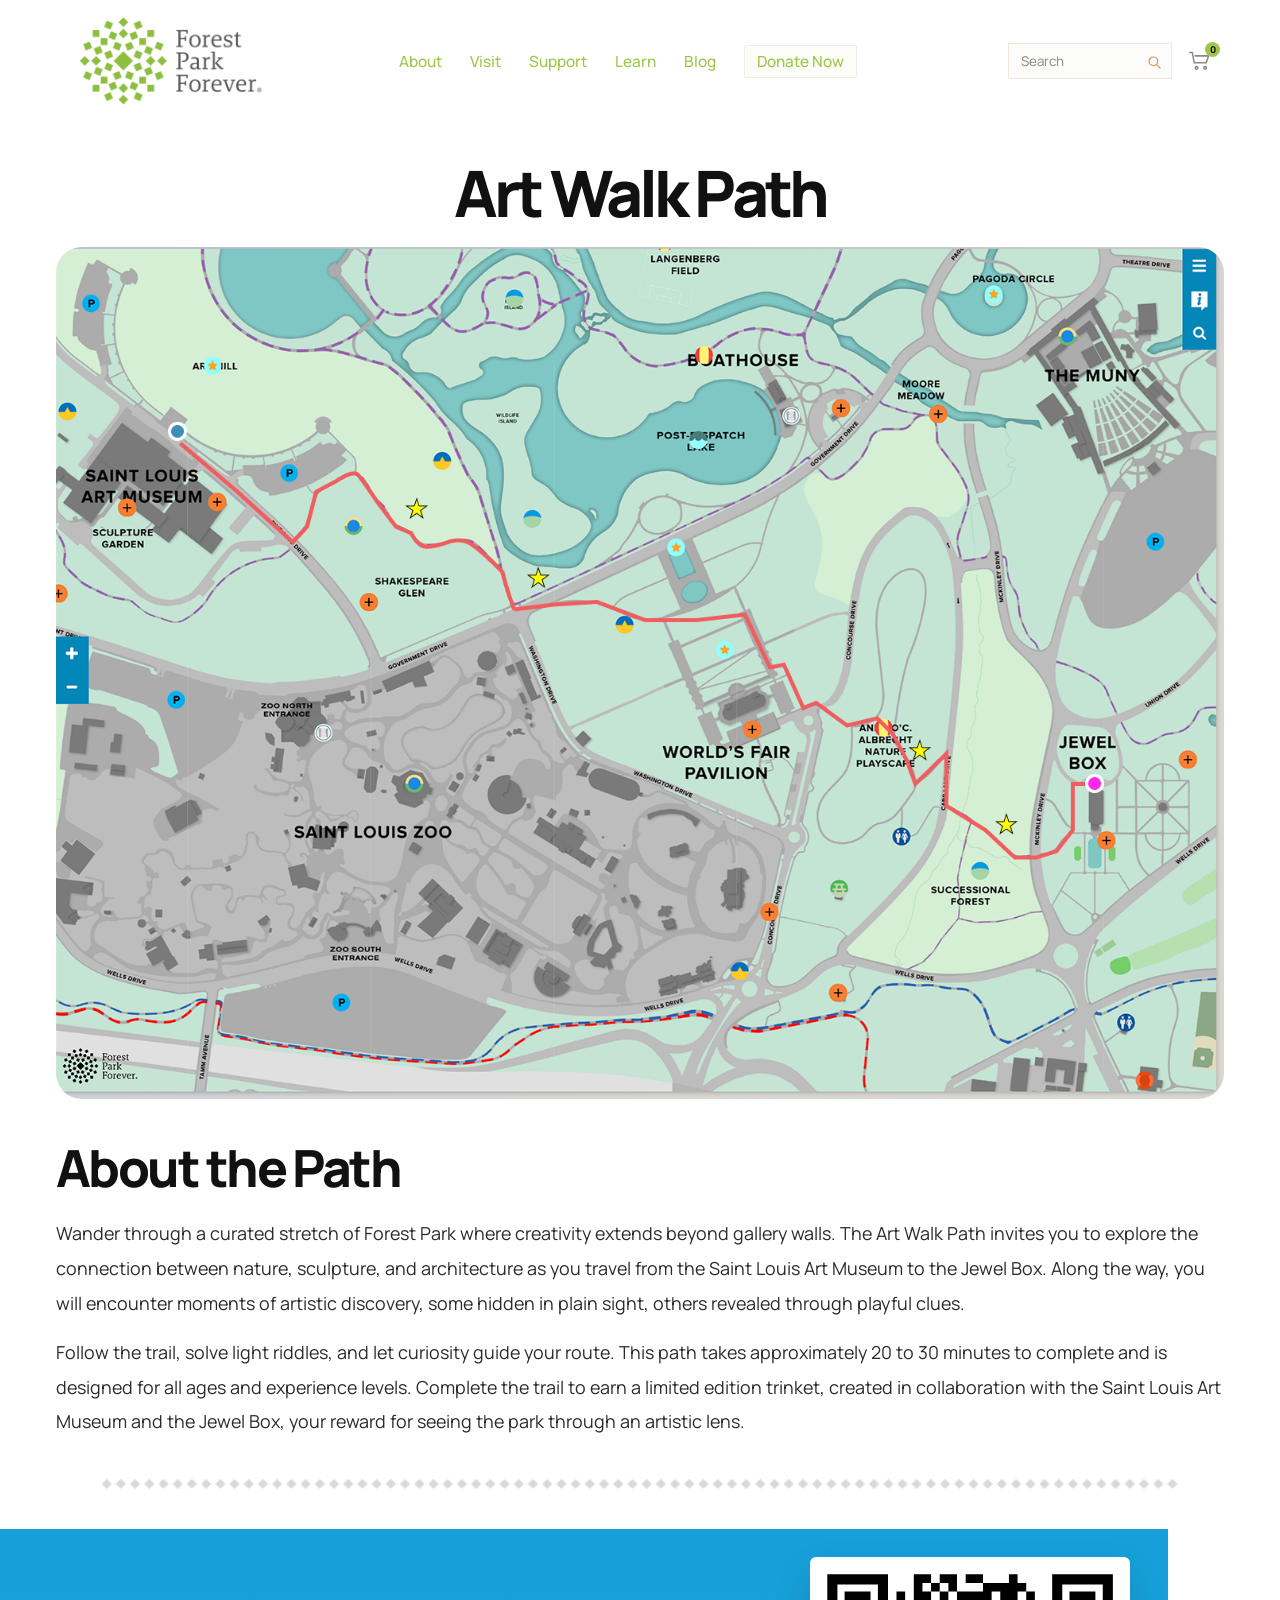
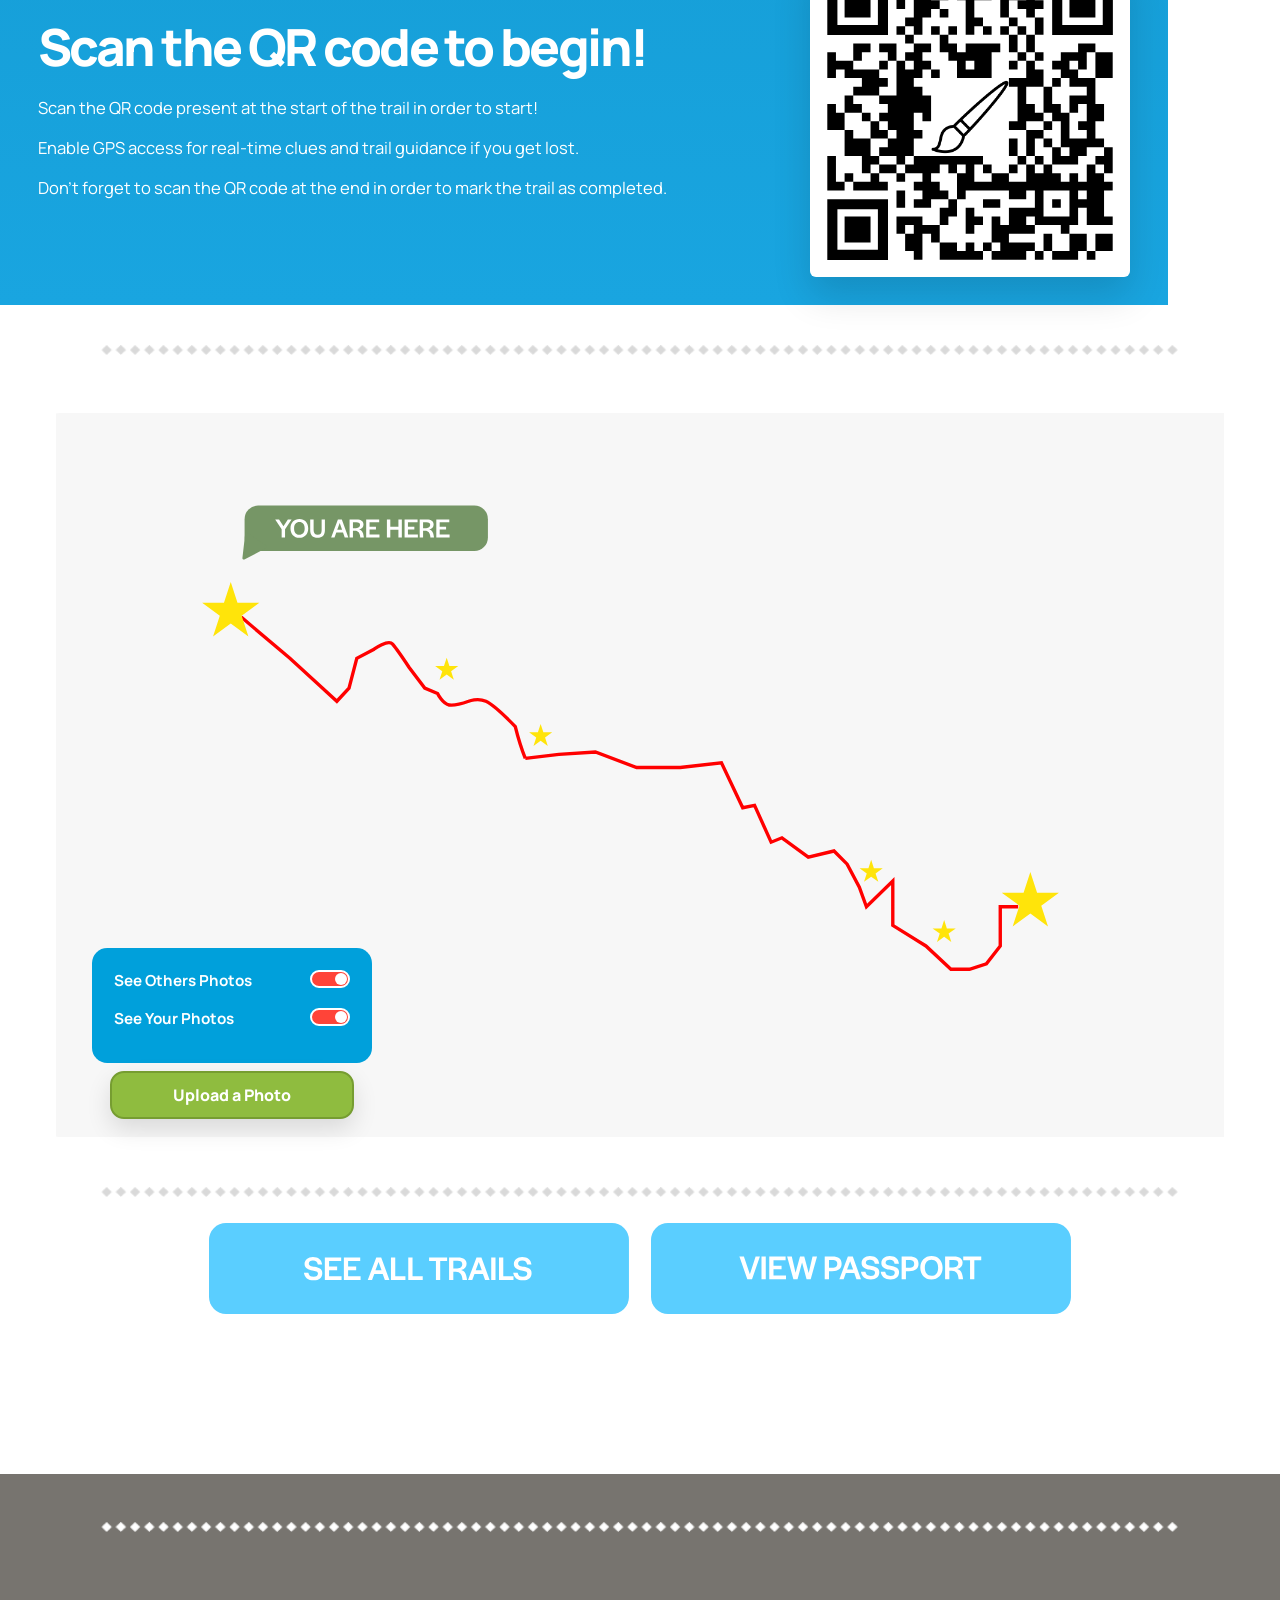
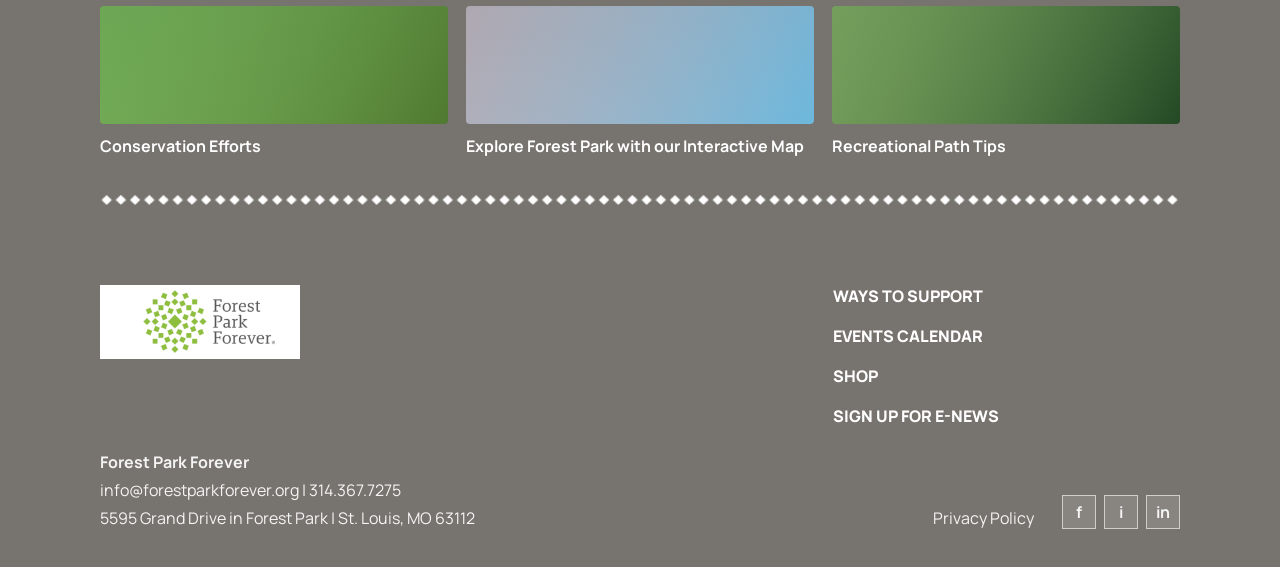
==== ArtWalkPath.html @ 6a8b0aea "Fixed buttons and header styling" ====
<!DOCTYPE html>
<html lang="en">
  <head>
    <meta charset="UTF-8" />
    <meta name="viewport" content="width=device-width, initial-scale=1.0" />
    <title>Art Walk Path</title>
    <link rel="preconnect" href="https://fonts.googleapis.com" />
    <link rel="preconnect" href="https://fonts.gstatic.com" crossorigin />
    <link
      href="https://fonts.googleapis.com/css2?family=Fraunces:wght@600;700&amp;family=Manrope:wght@400;500;700;800&amp;display=swap"
      rel="stylesheet"
    />
    <link rel="stylesheet" href="./styles.css" />
    <script src="./script.js" defer></script>
  </head>
  <body class="trail-page" id="top">
    <header class="site-header">
      <a class="brand" href="./index.html" aria-label="Forest Park Forever home">
        <img
          class="brand-logo"
          src="./assets/fpf-logo-cropped.png"
          alt="Forest Park Forever"
        />
      </a>

      <nav class="main-nav" aria-label="Primary">
        <a href="https://www.forestparkforever.org/about">About</a>
        <a href="https://www.forestparkforever.org/visit">Visit</a>
        <a href="https://www.forestparkforever.org/support">Support</a>
        <a href="https://www.forestparkforever.org/learn">Learn</a>
        <a href="https://www.forestparkforever.org/blog">Blog</a>
        <a class="donate-link" href="https://www.forestparkforever.org/donate">Donate Now</a>
      </nav>

      <div class="header-tools">
        <label class="search-box">
          <span class="visually-hidden">Search</span>
          <input type="search" placeholder="Search" />
          <span class="search-icon" aria-hidden="true">
            <svg viewBox="0 0 24 24" role="presentation">
              <circle cx="11" cy="11" r="6.5"></circle>
              <path d="M16 16L21 21"></path>
            </svg>
          </span>
        </label>
        <button class="cart-button" type="button" aria-label="Cart">
          <svg viewBox="0 0 28 24" role="presentation">
            <path d="M2 2H5L7.2 14H21.2L24 6H8.4"></path>
            <circle cx="10" cy="20" r="1.5"></circle>
            <circle cx="20" cy="20" r="1.5"></circle>
          </svg>
          <span class="cart-count">0</span>
        </button>
      </div>
    </header>

    <main class="trail-main">
      <section class="trail-shell">
        <h1 class="trail-title">Art Walk Path</h1>

        <div class="trail-map-frame" aria-label="Art Walk Path map"></div>

        <section class="trail-about">
          <h2>About the Path</h2>
          <p>
            Wander through a curated stretch of Forest Park where creativity extends
            beyond gallery walls. The Art Walk Path invites you to explore the connection
            between nature, sculpture, and architecture as you travel from the Saint Louis
            Art Museum to the Jewel Box. Along the way, you will encounter moments of
            artistic discovery, some hidden in plain sight, others revealed through playful
            clues.
          </p>
          <p>
            Follow the trail, solve light riddles, and let curiosity guide your route. This
            path takes approximately 20 to 30 minutes to complete and is designed for all
            ages and experience levels. Complete the trail to earn a limited edition
            trinket, created in collaboration with the Saint Louis Art Museum and the
            Jewel Box, your reward for seeing the park through an artistic lens.
          </p>
        </section>

        <div class="mockup-divider trail-divider" aria-hidden="true"></div>

        <section class="trail-qr-section trail-breakout">
          <div class="trail-qr-inner">
            <div class="trail-qr-copy">
              <h2>Scan the QR code to begin!</h2>
              <p>Scan the QR code present at the start of the trail in order to start!</p>
              <p>Enable GPS access for real-time clues and trail guidance if you get lost.</p>
              <p>
                Don’t forget to scan the QR code at the end in order to mark the trail as
                completed.
              </p>
            </div>
            <a class="trail-qr-link" href="./start-trail.html" data-trail-qr-link><img class="trail-qr-card" src="./assets/art-walk-qr.svg" alt="Art Walk trail QR code" /></a>
          </div>
        </section>

        <div class="mockup-divider trail-divider" aria-hidden="true"></div>

        <section class="trail-progress" data-trail-progress>
          <img
            class="trail-progress-image"
            src="./assets/trail-tracker.svg"
            alt="Trail tracker route"
          />
          <div class="trail-progress-status" aria-live="polite">~20 mins left</div>
          <div class="trail-progress-cover" aria-hidden="true"></div>
          <button
            class="trail-start-trigger"
            type="button"
            aria-label="Start the trail"
            data-start-trail
          ></button>
          <button
            class="trail-finish-trigger"
            type="button"
            aria-label="Finish the trail"
            data-finish-trail
          ></button>
          <div class="trail-photo-layer" data-photo-layer></div>
          <div class="trail-toggle-menu" aria-label="Trail photo controls">
            <img
              class="trail-toggle-menu-art"
              src="./assets/toggle-menu.svg"
              alt=""
              aria-hidden="true"
            />
            <div class="trail-toggle-menu-copy">
              <label class="trail-toggle-row">
                <span>See Others Photos</span>
                <input type="checkbox" data-filter-others />
              </label>
              <label class="trail-toggle-row">
                <span>See Your Photos</span>
                <input type="checkbox" data-filter-yours />
              </label>
            </div>
            <button class="trail-upload-button" type="button" data-photo-upload>
              Upload a Photo
            </button>
          </div>
          <button class="trail-placement-confirm" type="button" hidden data-photo-confirm>
            Confirm Placement
          </button>
        </section>

        <div class="mockup-divider trail-divider trail-divider-bottom" aria-hidden="true"></div>

        <section class="trail-buttons">
          <a class="trail-action-button" href="./index.html#hunts" aria-label="See all trails">
            <img src="./assets/buttons/see-all-trails-button.svg" alt="See all trails" />
          </a>
          <a class="trail-action-button" href="./Passport.html" aria-label="View passport">
            <img src="./assets/buttons/view-passport-button.svg" alt="View passport" />
          </a>
        </section>
      </section>
    </main>

    <dialog class="upload-dialog" data-upload-dialog>
      <form class="upload-form" method="dialog" data-upload-form>
        <h2>Upload a Trail Photo</h2>
        <p>Add one image, your name, the date, and an optional short description.</p>
        <label class="passport-field">
          <span>Photo</span>
          <input type="file" name="photo" accept="image/*" required />
        </label>
        <label class="passport-field">
          <span>Name</span>
          <input type="text" name="name" required />
        </label>
        <label class="passport-field">
          <span>Date</span>
          <input type="date" name="date" required />
        </label>
        <label class="passport-field">
          <span>Description (Optional)</span>
          <textarea name="description" rows="3"></textarea>
        </label>
        <div class="passport-actions">
          <button class="passport-button ghost-button" type="button" data-upload-cancel>
            Cancel
          </button>
          <button class="passport-button" type="submit">Add Photo</button>
        </div>
      </form>
    </dialog>

    <dialog class="photo-detail-dialog" data-photo-detail-dialog>
      <div class="photo-detail-card">
        <img class="photo-detail-image" src="" alt="" data-photo-detail-image />
        <div class="photo-detail-copy">
          <h2 data-photo-detail-name></h2>
          <p class="photo-detail-uploader" data-photo-detail-uploader></p>
          <p class="photo-detail-date" data-photo-detail-date></p>
          <p class="photo-detail-description" data-photo-detail-description></p>
          <div class="passport-actions">
            <button class="passport-button ghost-button" type="button" data-photo-detail-close>
              Close
            </button>
          </div>
        </div>
      </div>
    </dialog>

    <dialog class="start-trail-dialog" data-start-trail-dialog>
      <form class="start-trail-card" method="dialog">
        <h2>Start the trail?</h2>
        <div class="passport-actions start-trail-actions">
          <button class="passport-button ghost-button" type="button" data-start-trail-no>
            No
          </button>
          <button class="passport-button" type="button" data-start-trail-yes>Yes</button>
        </div>
      </form>
    </dialog>

    <dialog class="passport-dialog" data-passport-gate-dialog>
      <form class="passport-form" method="dialog" data-passport-gate-form>
        <h2>Log in to view your passport</h2>
        <p>Use the same email and password you want tied to your trail progress.</p>
        <label class="passport-field">
          <span>Email</span>
          <input type="email" name="email" required />
        </label>
        <label class="passport-field">
          <span>Password</span>
          <input type="password" name="password" required />
        </label>
        <div class="passport-actions">
          <button class="passport-button ghost-button" type="button" data-passport-gate-cancel>
            Cancel
          </button>
          <button class="passport-button" type="submit">Continue</button>
        </div>
      </form>
    </dialog>

    <dialog class="finish-trail-dialog" data-finish-trail-dialog>
      <div class="start-trail-card finish-trail-card">
        <h2>Did you finish the trail?</h2>
        <div class="passport-actions start-trail-actions" data-finish-trail-actions>
          <button class="passport-button ghost-button" type="button" data-finish-trail-no>
            No
          </button>
          <button class="passport-button" type="button" data-finish-trail-yes>Yes</button>
        </div>
      </div>
    </dialog>

    <dialog class="finish-trail-dialog" data-finish-trail-reward-dialog>
      <div class="start-trail-card finish-trail-card">
        <h2>You just won a stamp!</h2>
        <p class="finish-trail-save-note" data-finish-trail-save-note hidden>
          Log in to save this stamp to your passport.
        </p>
        <img
          class="finish-trail-stamp"
          src="./assets/passport-stamp-2.svg"
          alt="Passport stamp"
          data-finish-trail-stamp
        />
        <div class="passport-actions start-trail-actions">
          <button class="passport-button ghost-button" type="button" data-finish-trail-close>
            Close
          </button>
          <button class="passport-button" type="button" data-finish-trail-save-login hidden>
            Log In to Save
          </button>
          <a
            class="passport-button finish-trail-passport-link"
            href="./Passport.html"
            data-finish-trail-passport-link
          >
            View Passport
          </a>
        </div>
      </div>
    </dialog>

    <footer class="site-footer" id="footer">
      <div class="mockup-divider footer-divider" aria-hidden="true"></div>
      <section class="footer-highlights" id="blog">
        <article class="footer-story">
          <div class="story-image story-one"></div>
          <h3>Conservation Efforts</h3>
        </article>
        <article class="footer-story">
          <div class="story-image story-two"></div>
          <h3>Explore Forest Park with our Interactive Map</h3>
        </article>
        <article class="footer-story">
          <div class="story-image story-three"></div>
          <h3>Recreational Path Tips</h3>
        </article>
      </section>
      <div class="mockup-divider footer-divider" aria-hidden="true"></div>

      <section class="footer-main">
        <div class="footer-brand">
          <img
            class="footer-brand-logo"
            src="./assets/fpf-logo-cropped.png"
            alt="Forest Park Forever"
          />
        </div>

        <div class="footer-links">
          <a href="./index.html#support">Ways to Support</a>
          <a href="./index.html#visit">Events Calendar</a>
          <a href="./index.html#hunts">Shop</a>
          <a href="./index.html#about">Sign Up for E-News</a>
        </div>
      </section>

      <section class="footer-bottom">
        <div>
          <strong>Forest Park Forever</strong>
          <p>info@forestparkforever.org | 314.367.7275</p>
          <p>5595 Grand Drive in Forest Park | St. Louis, MO 63112</p>
        </div>
        <a href="#top">Privacy Policy</a>
        <div class="socials" aria-label="Social links">
          <a href="#top" aria-label="Facebook">f</a>
          <a href="#top" aria-label="Instagram">i</a>
          <a href="#top" aria-label="LinkedIn">in</a>
        </div>
      </section>
    </footer>
  </body>
</html>
---- styles.css ----
:root {
  --page-bg: #f7f4ec;
  --paper: #fffdf8;
  --text: #111111;
  --muted: #4d4a45;
  --button-primary: #00a0db;
  --button-primary-hover: #28b4e7;
  --button-primary-border: #0088ba;
  --button-secondary: #8fbc3f;
  --button-secondary-hover: #a5cb5a;
  --button-secondary-border: #769d31;
  --green: #93bf3f;
  --green-soft: #b8c8ae;
  --green-deep: #3f5a2b;
  --sky: #3bbcf2;
  --sky-deep: #169fd8;
  --sun: #fff59d;
  --footer: #77746f;
  --divider: #d8d2c7;
  --shadow: 0 22px 55px rgba(36, 38, 27, 0.12);
  --radius-lg: 30px;
  --radius-md: 22px;
  --content-width: min(1080px, calc(100vw - 48px));
}

* {
  box-sizing: border-box;
}

html {
  scroll-behavior: smooth;
  scroll-padding-top: 24px;
}

body {
  margin: 0;
  min-width: 320px;
  overflow-x: hidden;
  background: #ffffff;
  color: var(--text);
  font-family: "Manrope", sans-serif;
}

a {
  color: inherit;
  text-decoration: none;
}

button,
input {
  font: inherit;
}

.visually-hidden {
  position: absolute;
  width: 1px;
  height: 1px;
  padding: 0;
  margin: -1px;
  overflow: hidden;
  clip: rect(0, 0, 0, 0);
  white-space: nowrap;
  border: 0;
}

.site-header {
  width: min(100%, calc(100vw - 40px));
  margin: 0 auto;
  min-height: 116px;
  padding: 10px 0;
  display: grid;
  grid-template-columns: auto 1fr auto;
  gap: 34px;
  align-items: center;
  background: #ffffff;
}

.brand {
  display: inline-flex;
  align-items: center;
  margin-left: 0;
}

.brand-logo {
  display: block;
  width: min(100%, 276px);
  height: auto;
}

.main-nav {
  display: flex;
  align-items: center;
  justify-content: center;
  align-self: center;
  gap: clamp(20px, 2.2vw, 32px);
  margin-left: -380px;
  color: #9ec648;
  font-weight: 500;
  font-size: clamp(0.95rem, 1.2vw, 1rem);
  line-height: 1;
  min-height: 100%;
}

.main-nav a {
  position: relative;
  display: inline-flex;
  align-items: center;
}

.main-nav a::after {
  content: "";
  position: absolute;
  left: 0;
  bottom: -10px;
  width: 100%;
  height: 2px;
  background: currentColor;
  transform: scaleX(0);
  transform-origin: center;
  transition: transform 160ms ease;
}

.main-nav a:hover::after,
.main-nav a:focus-visible::after {
  transform: scaleX(1);
}

.donate-link {
  padding: 8px 12px;
  border: 1px solid #f0ede5;
  border-radius: 2px;
  background: #fcfcf8;
  white-space: nowrap;
}

.header-tools {
  display: flex;
  align-items: center;
  justify-self: end;
  gap: 10px;
  margin-right: 42px;
}

.search-box {
  position: relative;
  display: block;
}

.search-box input {
  width: 164px;
  height: 36px;
  border: 1px solid #eee7da;
  background: #fcfcfb;
  border-radius: 0;
  padding: 7px 34px 7px 12px;
  outline: none;
  color: #57544f;
  font-size: 0.84rem;
}

.search-box input::placeholder {
  color: #8b857d;
}

.search-icon {
  position: absolute;
  top: 50%;
  right: 10px;
  width: 16px;
  height: 16px;
  transform: translateY(-50%);
  color: #d7965a;
}

.search-icon svg,
.cart-button svg {
  width: 100%;
  height: 100%;
  fill: none;
  stroke: currentColor;
  stroke-width: 1.8;
  stroke-linecap: round;
  stroke-linejoin: round;
}

.cart-button {
  position: relative;
  width: 36px;
  height: 36px;
  display: grid;
  place-items: center;
  border: 0;
  background: transparent;
  color: #8d8a86;
  cursor: pointer;
}

.cart-button svg {
  width: 24px;
  height: 24px;
}

.cart-count {
  position: absolute;
  top: -1px;
  right: -2px;
  min-width: 15px;
  height: 15px;
  display: grid;
  place-items: center;
  padding: 0 3px;
  border-radius: 999px;
  background: #9ec648;
  color: #111;
  font-size: 0.58rem;
  font-weight: 800;
}

.hero {
  position: relative;
  width: 100%;
  min-height: 610px;
  margin: 0 auto;
  overflow: hidden;
  background-color: #cfd6d0;
  background-image:
    linear-gradient(180deg, rgba(0, 0, 0, 0.12), rgba(0, 0, 0, 0.18)),
    url("./assets/exterior-slam.jpg");
  background-position: center;
  background-repeat: no-repeat;
  background-size: cover;
}

.hero-orbs {
  position: absolute;
  inset: 0;
  z-index: 1;
  pointer-events: none;
}

.hero-orb {
  position: absolute;
  width: clamp(72px, 8vw, 112px);
  height: auto;
  object-fit: contain;
  filter:
    drop-shadow(0 10px 18px rgba(0, 0, 0, 0.14))
    drop-shadow(0 2px 5px rgba(255, 255, 255, 0.14));
  animation: hero-float 8.8s ease-in-out infinite;
  opacity: 0.98;
  will-change: transform;
}

@keyframes hero-float {
  0%,
  100% {
    transform: translate3d(0, -2px, 0);
  }

  50% {
    transform: translate3d(0, 5px, 0);
  }
}

.hero-inner {
  position: relative;
  z-index: 2;
  display: grid;
  justify-items: center;
  align-content: center;
  min-height: 610px;
  padding: 72px 20px 100px;
  text-align: center;
}

.hero-actions {
  display: grid;
  gap: 16px;
  justify-items: center;
}

.hero h1,
.content-section h2 {
  font-family: "Manrope", sans-serif;
  font-weight: 800;
  letter-spacing: -0.05em;
}

.hero h1 {
  margin: 0 0 26px;
  color: white;
  font-size: clamp(3.5rem, 8vw, 6.2rem);
  line-height: 0.95;
  text-shadow: 0 9px 22px rgba(0, 0, 0, 0.4);
}

.cta-button {
  display: inline-flex;
  align-items: center;
  justify-content: center;
  padding: 20px 34px;
  border: 2px solid var(--button-primary-border);
  border-radius: 18px;
  background: var(--button-primary);
  color: #ffffff;
  font-size: 1.1rem;
  font-weight: 800;
  box-shadow: var(--shadow);
  text-shadow: 0 9px 22px rgba(0, 0, 0, 0.4);
  transition:
    background-color 160ms ease,
    transform 160ms ease,
    box-shadow 160ms ease;
}

.cta-button:hover,
.cta-button:focus-visible {
  background: var(--button-primary-hover);
  border-color: var(--button-primary-border);
  transform: translateY(-1px);
}

.secondary-cta {
  border-color: var(--button-secondary-border);
  background: var(--button-secondary);
  color: #ffffff;
  box-shadow: 0 16px 38px rgba(0, 0, 0, 0.16);
}

.secondary-cta:hover,
.secondary-cta:focus-visible {
  background: var(--button-secondary-hover);
  border-color: var(--button-secondary-border);
}

.content-section {
  width: var(--content-width);
  margin: 0 auto;
  padding: 42px 0;
}

.content-section h2 {
  margin: 0 0 20px;
  font-size: clamp(2.6rem, 4vw, 4rem);
  line-height: 0.95;
}

.content-section p {
  max-width: 1020px;
  margin: 0 0 10px;
  color: var(--muted);
  line-height: 1.8;
}

.mockup-divider {
  width: var(--content-width);
  height: 10px;
  margin: 0 auto;
  background-image: url("./assets/diamond-border.png");
  background-repeat: repeat-x;
  background-position: center;
  background-size: auto 10px;
}

.section-divider {
  margin: 40px auto;
}

.section-heading {
  padding-bottom: 10px;
}

.prize-section {
  margin-top: 12px;
}

.prize-strip {
  width: 100%;
  margin: 0;
  padding: 34px 0;
  overflow: hidden;
  background: linear-gradient(180deg, var(--sky-deep), #19a5e0);
}

.prize-track {
  display: flex;
  align-items: center;
  gap: 24px;
  width: max-content;
  padding: 0 32px;
  animation: prize-carousel 18s linear infinite;
}

.prize-card {
  width: 152px;
  min-width: 152px;
  min-height: 160px;
  padding: 0;
  display: grid;
  place-items: center;
}

.prize-icon {
  width: 128px;
  height: 128px;
  margin: 0 auto;
  padding: 10px;
  border-radius: 16px;
  background: #ffffff;
  object-fit: contain;
  box-shadow: 0 8px 24px rgba(0, 0, 0, 0.14);
}

.prize-copy {
  padding-top: 36px;
}

@keyframes prize-carousel {
  from {
    transform: translateX(0);
  }

  to {
    transform: translateX(calc(-50% - 12px));
  }
}

.how-section {
  padding-top: 72px;
}

.steps {
  display: grid;
  gap: 28px;
}

.step {
  display: grid;
  grid-template-columns: 34px 1fr;
  align-items: center;
  gap: 18px;
}

.step-number {
  color: #8caf47;
  font-size: 1.55rem;
  font-weight: 800;
  line-height: 1;
}

.step p {
  margin: 0;
  font-size: clamp(1.3rem, 2vw, 2rem);
  line-height: 1.55;
  color: #171717;
}

.banner-callout {
  width: 100%;
  margin: 28px auto 0;
  padding: 34px 24px;
  background: linear-gradient(180deg, var(--sky-deep), #1aafe6);
  color: white;
  text-align: center;
  font-size: clamp(1.2rem, 2vw, 1.8rem);
  font-weight: 700;
}

.banner-callout p {
  margin: 0;
}

.hunts-section {
  padding-top: 54px;
}

.hunt-browser {
  display: grid;
  grid-template-columns: auto 1fr auto;
  gap: 30px;
  align-items: center;
}

.hunt-grid.static-hunts {
  width: min(760px, 100%);
  margin: 0 auto;
  grid-template-columns: repeat(2, minmax(0, 240px));
  justify-content: center;
  gap: 28px;
  padding-top: 18px;
}

.arrow-button {
  width: 64px;
  height: 64px;
  border: 0;
  border-radius: 999px;
  background: transparent;
  color: #59caf7;
  font-size: 5rem;
  line-height: 1;
  cursor: pointer;
}

.hunt-grid {
  display: grid;
  grid-template-columns: repeat(3, minmax(0, 1fr));
  gap: 24px;
  padding: 10px 0;
}

.hunt-card {
  min-height: 178px;
  border-radius: 22px;
  background: var(--green-soft);
  box-shadow: inset 0 0 0 1px rgba(147, 191, 63, 0.18);
}

.hunt-card-link {
  display: block;
  transition: transform 180ms ease, opacity 180ms ease;
}

.hunt-grid.static-hunts:hover .hunt-card-link:not(:hover) {
  opacity: 0.48;
}

.hunt-card-link:hover,
.hunt-card-link:focus-visible {
  transform: scale(1.06);
  opacity: 1;
}

.hunt-card-link:focus-visible {
  outline: none;
}

.walk-card {
  position: relative;
  min-height: 0;
  overflow: hidden;
  background: transparent;
  box-shadow: none;
}

.walk-card img {
  display: block;
  width: 100%;
  height: auto;
  border-radius: 22px;
}

.walk-card-label {
  position: absolute;
  inset: 0;
  display: grid;
  place-items: center;
  padding: 18px;
  border-radius: 22px;
  background: rgba(0, 0, 0, 0.18);
  color: #ffffff;
  font-family: "Manrope", sans-serif;
  font-size: clamp(1.15rem, 1.7vw, 1.4rem);
  font-weight: 700;
  letter-spacing: -0.03em;
  text-align: center;
  opacity: 0;
  transition: opacity 180ms ease;
}

.hunt-card-link:hover .walk-card-label,
.hunt-card-link:focus-visible .walk-card-label {
  opacity: 1;
}

.map-card {
  margin-top: 8px;
  overflow: hidden;
  border-radius: 20px;
}

.map-card img {
  display: block;
  width: 100%;
  height: auto;
}

.filter-button {
  margin-top: 20px;
  width: 100%;
  border: 0;
  cursor: pointer;
}

.site-footer {
  margin-top: 62px;
  padding: 48px 0 38px;
  background: var(--footer);
  color: white;
}

.passport-main {
  min-height: 48vh;
  padding: 34px 0 0;
}

.passport-shell {
  width: min(1120px, calc(100vw - 64px));
  margin: 0 auto;
}

.passport-title {
  margin: 0 0 34px;
  text-align: center;
  font-size: clamp(2.6rem, 4.4vw, 4.2rem);
  line-height: 0.95;
  letter-spacing: -0.05em;
}

.passport-display {
  display: flex;
  justify-content: center;
  padding: 8px 0 12px;
}

.passport-card-stack {
  position: relative;
  width: min(920px, 100%);
}

.passport-card-back,
.passport-card-front {
  display: block;
  width: 100%;
  height: auto;
}

.passport-card-back {
  position: absolute;
  inset: auto auto -14px 26px;
  width: calc(100% - 52px);
  opacity: 0.26;
  filter: saturate(0.85);
  pointer-events: none;
}

.passport-card-front {
  position: relative;
  z-index: 2;
}

.passport-actions-row {
  display: flex;
  justify-content: center;
  margin-top: 24px;
}

.passport-return-button {
  display: inline-flex;
  align-items: center;
  justify-content: center;
  min-width: 180px;
  min-height: 52px;
  padding: 12px 26px;
  border: 2px solid var(--button-primary-border);
  border-radius: 999px;
  background: var(--button-primary);
  color: #ffffff;
  font-weight: 800;
  text-decoration: none;
  transition:
    transform 160ms ease,
    box-shadow 160ms ease,
    background-color 160ms ease;
}

.passport-return-button:hover,
.passport-return-button:focus-visible {
  background: var(--button-primary-hover);
  border-color: var(--button-primary-border);
  box-shadow: 0 12px 28px rgba(0, 160, 219, 0.28);
  transform: translateY(-1px);
}

.passport-dialog {
  width: min(440px, calc(100vw - 32px));
  padding: 0;
  border: 0;
  border-radius: 24px;
  box-shadow: 0 28px 70px rgba(0, 0, 0, 0.24);
}

.passport-dialog::backdrop {
  background: rgba(17, 17, 17, 0.42);
}

.passport-form {
  display: grid;
  gap: 18px;
  padding: 30px;
}

.passport-form h2 {
  margin: 0;
  font-size: 2rem;
  line-height: 1;
  letter-spacing: -0.04em;
}

.passport-form p {
  margin: 0;
  color: var(--muted);
  line-height: 1.7;
}

.passport-field {
  display: grid;
  gap: 8px;
  font-weight: 700;
}

.passport-field input {
  width: 100%;
  height: 48px;
  padding: 10px 14px;
  border: 1px solid #ddd6ca;
  border-radius: 12px;
  background: #ffffff;
}

.passport-actions {
  display: flex;
  justify-content: flex-end;
  gap: 12px;
}

.passport-button {
  padding: 12px 18px;
  border: 2px solid var(--button-primary-border);
  border-radius: 12px;
  background: var(--button-primary);
  color: #ffffff;
  font-weight: 800;
  cursor: pointer;
  transition:
    background-color 160ms ease,
    transform 160ms ease,
    box-shadow 160ms ease;
}

.passport-button:hover,
.passport-button:focus-visible {
  background: var(--button-primary-hover);
  border-color: var(--button-primary-border);
  transform: translateY(-1px);
}

.ghost-button {
  border-color: var(--button-secondary-border);
  background: var(--button-secondary);
  color: #ffffff;
}

.ghost-button:hover,
.ghost-button:focus-visible {
  background: var(--button-secondary-hover);
  border-color: var(--button-secondary-border);
}

@media (max-width: 900px) {
  .passport-main {
    padding-top: 24px;
  }

  .passport-shell {
    width: min(100%, calc(100vw - 28px));
  }

  .passport-title {
    margin-bottom: 24px;
    font-size: clamp(2.1rem, 10vw, 3rem);
  }

  .passport-card-back {
    left: 14px;
    bottom: -8px;
    width: calc(100% - 28px);
  }

  .passport-actions-row {
    margin-top: 20px;
  }
}

.footer-divider {
  margin-bottom: 38px;
  filter: brightness(1.9);
}

.footer-highlights,
.footer-main,
.footer-bottom {
  width: var(--content-width);
  margin: 0 auto;
}

.footer-highlights {
  display: grid;
  grid-template-columns: repeat(3, 1fr);
  gap: 18px;
  padding: 0 0 38px;
}

.footer-story {
  padding-top: 36px;
}

.story-image {
  min-height: 118px;
  border-radius: 4px;
  margin-bottom: 12px;
  background-size: cover;
  background-position: center;
}

.story-one {
  background:
    linear-gradient(135deg, rgba(27, 89, 34, 0.4), rgba(255,255,255,0)),
    linear-gradient(120deg, #a3db76 0%, #4f7930 100%);
}

.story-two {
  background:
    linear-gradient(135deg, rgba(15, 65, 90, 0.3), rgba(255,255,255,0)),
    linear-gradient(120deg, #f3d4d6 0%, #6cb8dd 100%);
}

.story-three {
  background:
    linear-gradient(135deg, rgba(20, 65, 36, 0.35), rgba(255,255,255,0)),
    linear-gradient(120deg, #a7d079 0%, #234925 100%);
}

.footer-story h3 {
  margin: 0;
  font-size: 1rem;
  line-height: 1.3;
}

.footer-main {
  display: grid;
  grid-template-columns: 2fr 1fr;
  gap: 40px;
  padding: 42px 0 24px;
}

.footer-brand-logo {
  display: block;
  width: min(200px, 100%);
  height: auto;
}

.footer-brand p {
  display: none;
}

.footer-links {
  display: grid;
  gap: 18px;
  align-content: start;
  justify-items: start;
  font-weight: 800;
  text-transform: uppercase;
}

.footer-bottom {
  display: grid;
  grid-template-columns: 1fr auto auto;
  gap: 28px;
  align-items: end;
  color: rgba(255, 255, 255, 0.92);
}

.footer-bottom p {
  margin: 6px 0 0;
}

.footer-backtotop {
  width: var(--content-width);
  margin: 26px auto 0;
  display: flex;
  justify-content: center;
}

.backtotop-button {
  display: inline-flex;
  align-items: center;
  justify-content: center;
  min-width: 196px;
  min-height: 58px;
  padding: 14px 30px;
  border: 2px solid var(--button-primary-border);
  border-radius: 999px;
  background: var(--button-primary);
  color: #ffffff;
  font-size: 1.02rem;
  font-weight: 800;
  text-decoration: none;
  transition:
    background-color 160ms ease,
    transform 160ms ease;
}

.backtotop-button:hover,
.backtotop-button:focus-visible {
  background: var(--button-primary-hover);
  border-color: var(--button-primary-border);
  transform: translateY(-1px);
}

.socials {
  display: flex;
  gap: 8px;
}

.socials a {
  width: 34px;
  height: 34px;
  display: grid;
  place-items: center;
  border: 1px solid rgba(255, 255, 255, 0.6);
  background: rgba(255, 255, 255, 0.12);
  font-weight: 700;
}

.trail-main {
  padding: 8px 0 72px;
}

.trail-shell {
  width: min(1540px, calc(100vw - 112px));
  margin: 0 auto;
}

.trail-title {
  margin: 32px 0 24px;
  text-align: center;
  font-size: clamp(3rem, 5vw, 5rem);
  line-height: 0.95;
  letter-spacing: -0.06em;
  font-weight: 800;
}

.trail-map-frame {
  position: relative;
  width: 100%;
  aspect-ratio: 1470 / 1072;
  border-radius: 26px;
  overflow: hidden;
  background: url("./assets/art-walk-path-map.png") center center / cover no-repeat;
}

.trail-about {
  padding-top: 44px;
}

.trail-about h2 {
  margin: 0 0 24px;
  font-size: clamp(2.7rem, 4vw, 4.2rem);
  line-height: 0.95;
  letter-spacing: -0.05em;
  font-weight: 800;
}

.trail-about p {
  margin: 0 0 14px;
  font-size: clamp(1rem, 1.4vw, 1.15rem);
  line-height: 1.95;
  color: #2c2a28;
}

.trail-divider {
  margin: 40px auto;
}

.trail-breakout {
  width: 100vw;
  margin-left: calc(50% - 50vw);
  margin-right: calc(50% - 50vw);
  box-sizing: border-box;
}

.trail-qr-section {
  width: 100%;
  background: linear-gradient(180deg, var(--sky-deep), #19a5e0);
  color: #ffffff;
}

.trail-qr-inner {
  display: grid;
  grid-template-columns: 1.35fr 320px;
  gap: 32px;
  align-items: center;
  width: min(1540px, calc(100vw - 112px));
  margin: 0 auto;
  padding: 28px 38px;
  box-sizing: border-box;
}

.trail-qr-copy h2 {
  margin: 0 0 22px;
  font-size: clamp(2.4rem, 4vw, 4rem);
  line-height: 0.95;
  letter-spacing: -0.05em;
  font-weight: 800;
}

.trail-qr-copy p {
  margin: 0 0 10px;
  font-size: clamp(1rem, 1.3vw, 1.12rem);
  line-height: 1.8;
}

.trail-qr-card {
  display: block;
  width: 100%;
  height: auto;
  border-radius: 6px;
  box-shadow: 0 18px 38px rgba(0, 0, 0, 0.14);
}

.trail-progress {
  position: relative;
  padding: 18px 0 10px;
}

.trail-progress-image {
  display: block;
  width: 100%;
  height: auto;
}

.trail-progress-status {
  position: absolute;
  top: 6.5%;
  left: 50%;
  z-index: 3;
  padding: 8px 18px;
  border-radius: 999px;
  background: rgba(255, 255, 255, 0.92);
  color: #4d4d4d;
  font-size: clamp(1.1rem, 2vw, 1.45rem);
  font-weight: 800;
  letter-spacing: -0.03em;
  transform: translateX(-50%);
  opacity: 0;
  pointer-events: none;
  transition: opacity 180ms ease;
}

.trail-progress-cover {
  position: absolute;
  top: 5.2%;
  left: 11.5%;
  z-index: 3;
  width: 29%;
  height: 18%;
  border-radius: 28px;
  background: #f7f7f7;
  opacity: 0;
  pointer-events: none;
  transition: opacity 180ms ease;
}

.trail-progress.is-started .trail-progress-status,
.trail-progress.is-started .trail-progress-cover {
  opacity: 1;
}

.trail-start-trigger {
  position: absolute;
  top: 28.3%;
  left: 14.9%;
  width: clamp(54px, 6.8vw, 78px);
  aspect-ratio: 1;
  border: 0;
  border-radius: 999px;
  background: transparent;
  transform: translate(-50%, -50%);
  z-index: 4;
  cursor: pointer;
}

.trail-start-trigger:hover,
.trail-start-trigger:focus-visible {
  background: rgba(255, 228, 10, 0.22);
  box-shadow: 0 0 0 4px rgba(255, 228, 10, 0.28);
  outline: none;
}

.trail-finish-trigger {
  position: absolute;
  top: 67.5%;
  left: 83.5%;
  width: clamp(54px, 6.8vw, 78px);
  aspect-ratio: 1;
  border: 0;
  border-radius: 999px;
  background: transparent;
  transform: translate(-50%, -50%);
  z-index: 4;
  cursor: pointer;
  opacity: 0;
  pointer-events: none;
}

.trail-finish-trigger:hover,
.trail-finish-trigger:focus-visible {
  background: rgba(255, 228, 10, 0.22);
  box-shadow: 0 0 0 4px rgba(255, 228, 10, 0.28);
  outline: none;
}

.trail-progress.is-started .trail-finish-trigger {
  opacity: 1;
  pointer-events: auto;
}

.trail-photo-layer {
  position: absolute;
  inset: 18px 0 10px;
  pointer-events: none;
}

.trail-photo-marker {
  position: absolute;
  z-index: 5;
  width: 92px;
  height: 92px;
  padding: 0;
  border: 0;
  border-radius: 10px;
  background: transparent;
  box-shadow: 0 8px 18px rgba(0, 0, 0, 0.14);
  overflow: hidden;
  transform: translate(-50%, -50%);
  pointer-events: auto;
  cursor: grab;
  touch-action: none;
  user-select: none;
}

.trail-photo-marker.is-pending {
  box-shadow: 0 0 0 2px rgba(90, 206, 255, 0.68), 0 8px 18px rgba(0, 0, 0, 0.14);
}

.trail-photo-marker.is-dragging {
  z-index: 12;
  cursor: grabbing;
}

.trail-photo-marker img {
  display: block;
  width: 100%;
  height: 100%;
  object-fit: cover;
}

.trail-photo-meta {
  display: none;
}

.trail-toggle-menu {
  position: absolute;
  left: 36px;
  bottom: 84px;
  width: 280px;
  z-index: 2;
  height: auto;
}

.trail-toggle-menu-art {
  display: block;
  width: 100%;
  height: auto;
  pointer-events: none;
}

.trail-toggle-menu-copy {
  position: absolute;
  left: 0;
  right: 0;
  top: 0;
  display: grid;
  align-content: start;
  gap: 16px;
  padding: 22px 22px 0 22px;
  pointer-events: none;
}

.trail-toggle-row {
  position: relative;
  display: block;
  color: #ffffff;
  font-size: 0.95rem;
  font-weight: 700;
  padding-right: 62px;
  min-height: 22px;
  pointer-events: none;
}

.trail-toggle-row input {
  appearance: none;
  width: 40px;
  height: 18px;
  margin: 0;
  border-radius: 999px;
  background: #ff4438;
  border: 2px solid #ffffff;
  position: absolute;
  top: 0;
  right: 0;
  cursor: pointer;
  transition: background 160ms ease;
  pointer-events: auto;
}

.trail-toggle-row input::after {
  content: "";
  position: absolute;
  top: 1px;
  right: 1px;
  width: 12px;
  height: 12px;
  border-radius: 999px;
  background: #ffffff;
  transition: transform 160ms ease;
}

.start-trail-dialog {
  width: min(360px, calc(100vw - 32px));
  padding: 0;
  border: 0;
  border-radius: 24px;
  box-shadow: 0 28px 70px rgba(0, 0, 0, 0.24);
}

.start-trail-dialog::backdrop {
  background: rgba(17, 17, 17, 0.42);
}

.start-trail-card {
  display: grid;
  gap: 22px;
  padding: 28px;
}

.start-trail-card h2 {
  margin: 0;
  text-align: center;
  font-size: 2rem;
  line-height: 1;
  letter-spacing: -0.04em;
}

.start-trail-actions {
  justify-content: center;
}

.finish-trail-card {
  align-items: center;
}

.finish-trail-save-note {
  margin: -6px 0 0;
  justify-self: center;
  text-align: center;
  max-width: 24ch;
  color: #5c5c5c;
  font-size: 0.98rem;
  line-height: 1.5;
}

.finish-trail-stamp {
  display: block;
  width: 144px;
  height: auto;
  margin: 0 auto;
}

.passport-earned-stamp {
  position: absolute;
  z-index: 3;
  width: clamp(84px, 9vw, 118px);
  left: 14.5%;
  top: 56.1%;
  transform: translate(-50%, -50%) rotate(-10deg);
  filter: drop-shadow(0 10px 24px rgba(0, 0, 0, 0.12));
}

.trail-toggle-row input:checked {
  background: #2ecc71;
}

.trail-toggle-row input:checked::after {
  transform: translateX(-20px);
}

.trail-upload-button {
  position: absolute;
  left: 18px;
  right: 18px;
  bottom: -56px;
  padding: 11px 14px;
  border: 2px solid var(--button-secondary-border);
  border-radius: 14px;
  background: var(--button-secondary);
  color: #ffffff;
  font-weight: 800;
  cursor: pointer;
  box-shadow: 0 10px 24px rgba(0, 0, 0, 0.12);
  z-index: 3;
  transition:
    background-color 160ms ease,
    transform 160ms ease,
    box-shadow 160ms ease;
}

.trail-upload-button:hover,
.trail-upload-button:focus-visible {
  background: var(--button-secondary-hover);
  border-color: var(--button-secondary-border);
  transform: translateY(-1px);
}

.trail-placement-confirm {
  position: absolute;
  right: 36px;
  bottom: 40px;
  padding: 14px 18px;
  border: 2px solid var(--button-secondary-border);
  border-radius: 14px;
  background: var(--button-secondary);
  color: #ffffff;
  font-weight: 800;
  cursor: pointer;
  box-shadow: 0 14px 30px rgba(0, 0, 0, 0.16);
  transition:
    background-color 160ms ease,
    transform 160ms ease,
    box-shadow 160ms ease;
}

.trail-placement-confirm:hover,
.trail-placement-confirm:focus-visible {
  background: var(--button-secondary-hover);
  border-color: var(--button-secondary-border);
  transform: translateY(-1px);
}

.trail-buttons {
  display: flex;
  justify-content: center;
  gap: 22px;
  padding: 8px 0 26px;
}

.trail-action-button {
  display: block;
  width: min(420px, calc(50% - 11px));
}

.trail-action-button img {
  display: block;
  width: 100%;
  height: auto;
  transition:
    transform 160ms ease,
    filter 160ms ease;
}

.trail-action-button:hover img,
.trail-action-button:focus-visible img {
  filter: brightness(1.08);
  transform: translateY(-1px);
}

.trail-divider-bottom {
  margin-bottom: 18px;
}

.upload-form textarea {
  width: 100%;
  padding: 12px 14px;
  border: 1px solid #ddd6ca;
  border-radius: 12px;
  resize: vertical;
  font: inherit;
}

.photo-detail-dialog {
  width: min(620px, calc(100vw - 32px));
  padding: 0;
  border: 0;
  border-radius: 24px;
  box-shadow: 0 28px 70px rgba(0, 0, 0, 0.24);
}

.photo-detail-dialog::backdrop {
  background: rgba(17, 17, 17, 0.42);
}

.photo-detail-card {
  display: grid;
  grid-template-columns: minmax(0, 240px) 1fr;
  gap: 22px;
  padding: 22px;
  background: #ffffff;
}

.photo-detail-image {
  width: 100%;
  aspect-ratio: 1 / 1;
  border-radius: 18px;
  object-fit: cover;
}

.photo-detail-copy {
  display: grid;
  align-content: start;
  gap: 10px;
}

.photo-detail-copy h2 {
  margin: 0;
  font-size: clamp(1.6rem, 2.8vw, 2.15rem);
  line-height: 1.06;
  letter-spacing: -0.04em;
}

.photo-detail-uploader,
.photo-detail-date,
.photo-detail-description {
  margin: 0;
  color: var(--muted);
}

.photo-detail-uploader {
  font-size: 0.95rem;
  font-weight: 800;
  color: #87a66b;
}

.photo-detail-date {
  font-size: 0.92rem;
  font-weight: 700;
  letter-spacing: 0.01em;
}

.photo-detail-description {
  font-size: 1rem;
  line-height: 1.65;
}

@media (max-width: 980px) {
  .site-header {
    grid-template-columns: 1fr;
    justify-items: center;
    gap: 18px;
  }

  .main-nav {
    flex-wrap: wrap;
  }

  .header-tools {
    gap: 18px;
  }

  .hero {
    min-height: 560px;
  }

  .hero-inner {
    min-height: 560px;
  }

  .hero-actions {
    width: 100%;
  }

  .prize-strip {
    padding: 28px 0;
  }

  .step {
    grid-template-columns: 28px 1fr;
    gap: 14px;
  }

  .step p {
    font-size: 1.2rem;
  }

  .footer-main,
  .footer-bottom {
    grid-template-columns: 1fr;
  }

  .trail-shell {
    width: min(100vw - 48px, 1540px);
  }

  .trail-title {
    margin-top: 18px;
  }

  .trail-qr-section {
    padding-left: 0;
    padding-right: 0;
  }

  .trail-qr-inner {
    grid-template-columns: 1fr;
    width: min(100vw - 48px, 1540px);
    padding-left: 24px;
    padding-right: 24px;
  }

  .trail-qr-card {
    max-width: 320px;
    justify-self: end;
  }

  .trail-buttons {
    flex-direction: column;
    align-items: center;
  }

  .trail-action-button {
    width: min(494px, 100%);
  }

  .trail-toggle-menu {
    left: 18px;
    bottom: 72px;
    width: 236px;
  }

  .trail-placement-confirm {
    right: 18px;
    bottom: 18px;
  }

  .photo-detail-card {
    grid-template-columns: 1fr;
  }
}

@media (max-width: 720px) {
  :root {
    --content-width: min(100vw - 28px, 1080px);
  }

  .header-tools {
    width: 100%;
    justify-content: center;
  }

  .search-box input {
    width: min(240px, 68vw);
    height: 50px;
  }

  .hero {
    width: 100%;
    border-radius: 0;
  }

  .hero::before {
    display: none;
  }

  .hero h1 {
    font-size: clamp(3rem, 17vw, 4.5rem);
  }

  .hero-actions {
    gap: 12px;
  }

  .secondary-cta,
  .cta-button {
    width: min(320px, 100%);
  }

  .hero-orb {
    max-width: 68px;
  }

  .prize-strip {
    padding: 24px 0;
  }

  .prize-track {
    gap: 18px;
    padding: 0 18px;
  }

  .prize-card {
    width: 118px;
    min-width: 118px;
    min-height: 130px;
  }

  .prize-icon {
    width: 100px;
    height: 100px;
  }

  .hunt-browser {
    grid-template-columns: 1fr;
  }

  .arrow-button {
    display: none;
  }

  .hunt-grid.static-hunts,
  .hunt-grid,
  .footer-highlights {
    grid-template-columns: 1fr;
  }

  .hunt-grid.static-hunts {
    width: min(320px, 100%);
    justify-items: center;
  }

  .map-card {
    min-height: 280px;
  }

  .trail-main {
    padding-bottom: 40px;
  }

  .trail-shell {
    width: min(100vw - 28px, 1540px);
  }

  .trail-map-frame {
    border-radius: 18px;
  }

  .trail-about {
    padding-top: 32px;
  }

  .trail-progress-status {
    top: 4.8%;
    padding: 6px 14px;
    font-size: 0.92rem;
  }

  .trail-progress-cover {
    top: 2.6%;
    left: 2%;
    width: 38%;
    height: 22%;
    border-radius: 18px;
  }

  .trail-qr-section {
    padding: 0;
  }

  .trail-qr-inner {
    gap: 22px;
    width: min(100vw - 28px, 1540px);
    padding: 24px 20px;
  }

  .trail-qr-card {
    max-width: 220px;
    justify-self: center;
  }

  .trail-buttons {
    gap: 14px;
  }

  .trail-toggle-menu {
    left: 10px;
    bottom: 62px;
    width: 190px;
  }

  .trail-toggle-menu-copy {
    gap: 10px;
    padding: 14px 14px 0 14px;
  }

  .trail-toggle-row {
    font-size: 0.72rem;
    padding-right: 48px;
    min-height: 18px;
  }

  .trail-toggle-row input {
    width: 32px;
    height: 14px;
  }

  .trail-toggle-row input::after {
    top: 1px;
    right: 1px;
    width: 8px;
    height: 8px;
  }

  .trail-toggle-row input:checked::after {
    transform: translateX(-16px);
  }

  .trail-upload-button {
    left: 10px;
    right: 10px;
    bottom: 10px;
    padding: 8px 10px;
    font-size: 0.72rem;
  }

  .trail-placement-confirm {
    right: 10px;
    bottom: 10px;
    padding: 10px 12px;
    font-size: 0.78rem;
  }

  .trail-photo-marker {
    width: 68px;
    height: 68px;
  }

  .trail-photo-marker img {
    height: calc(100% - 18px);
  }

  .trail-photo-meta {
    height: 18px;
    font-size: 0.55rem;
  }
}
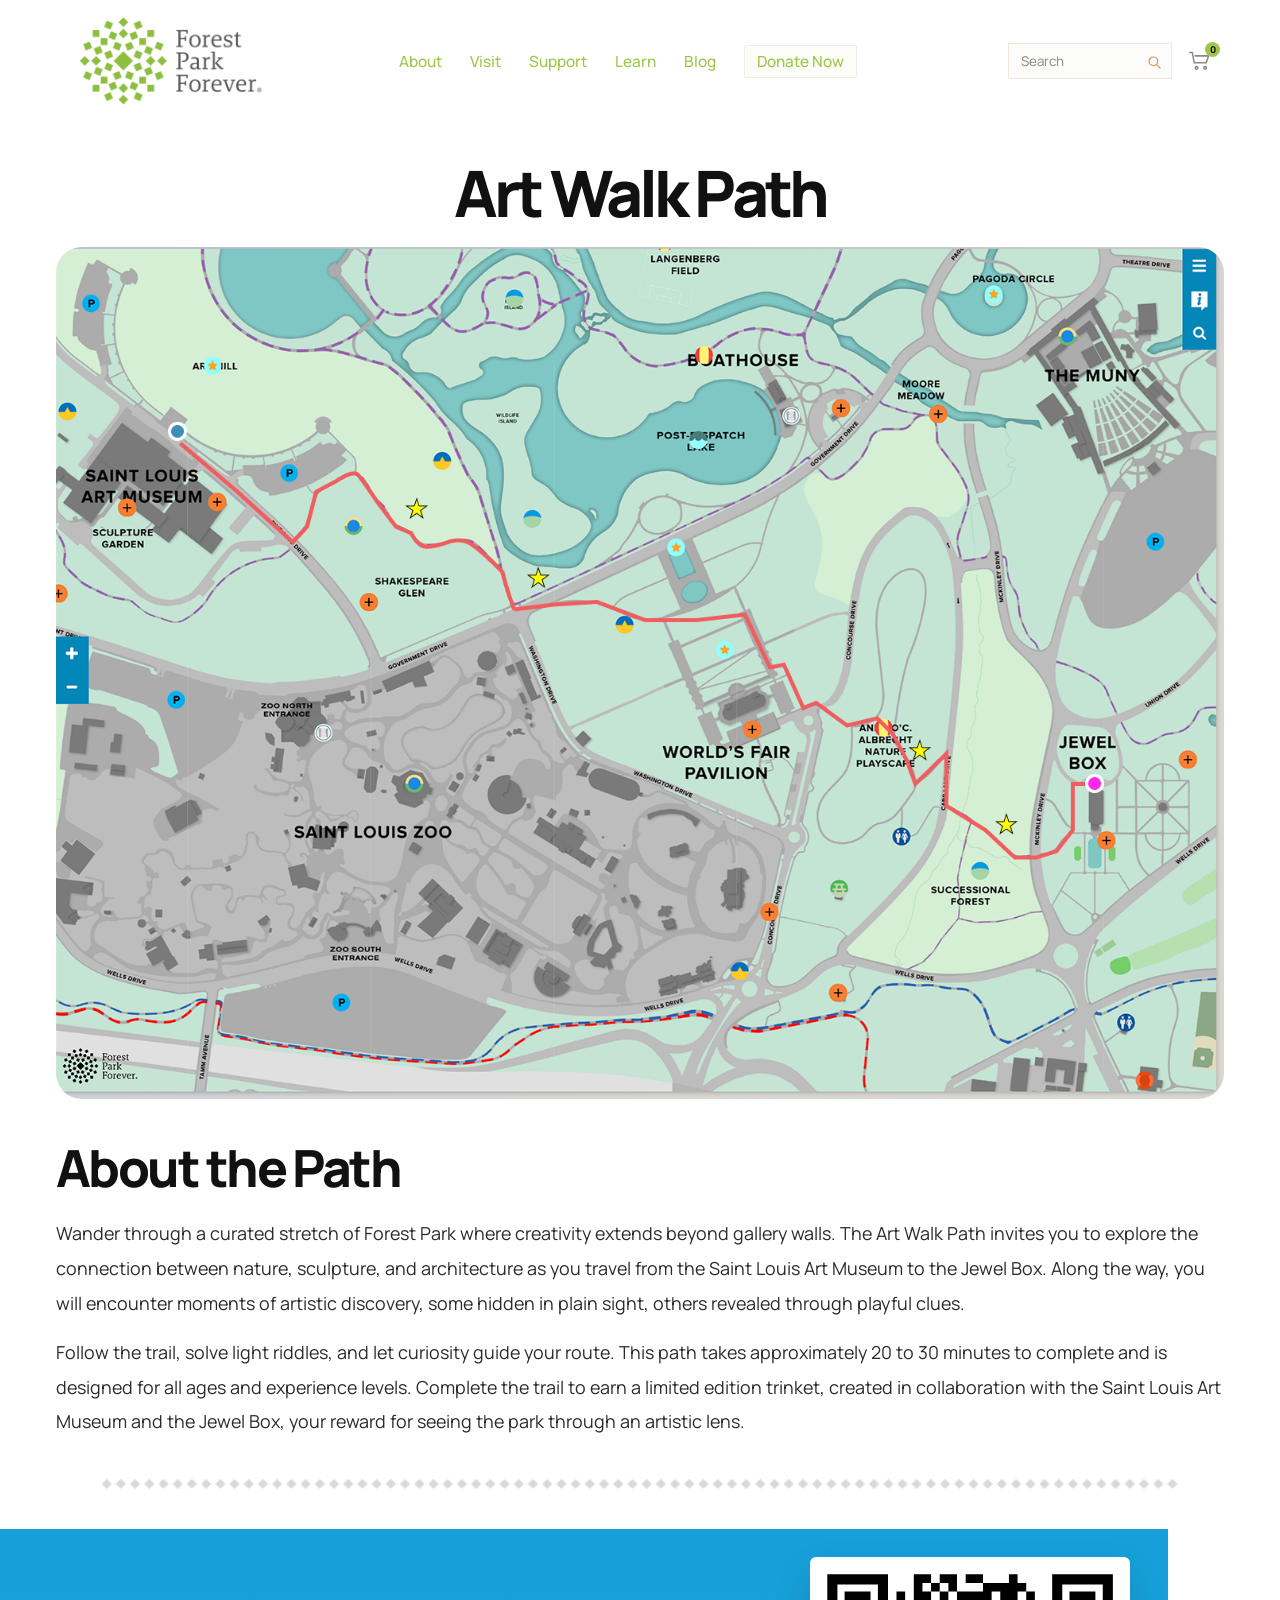
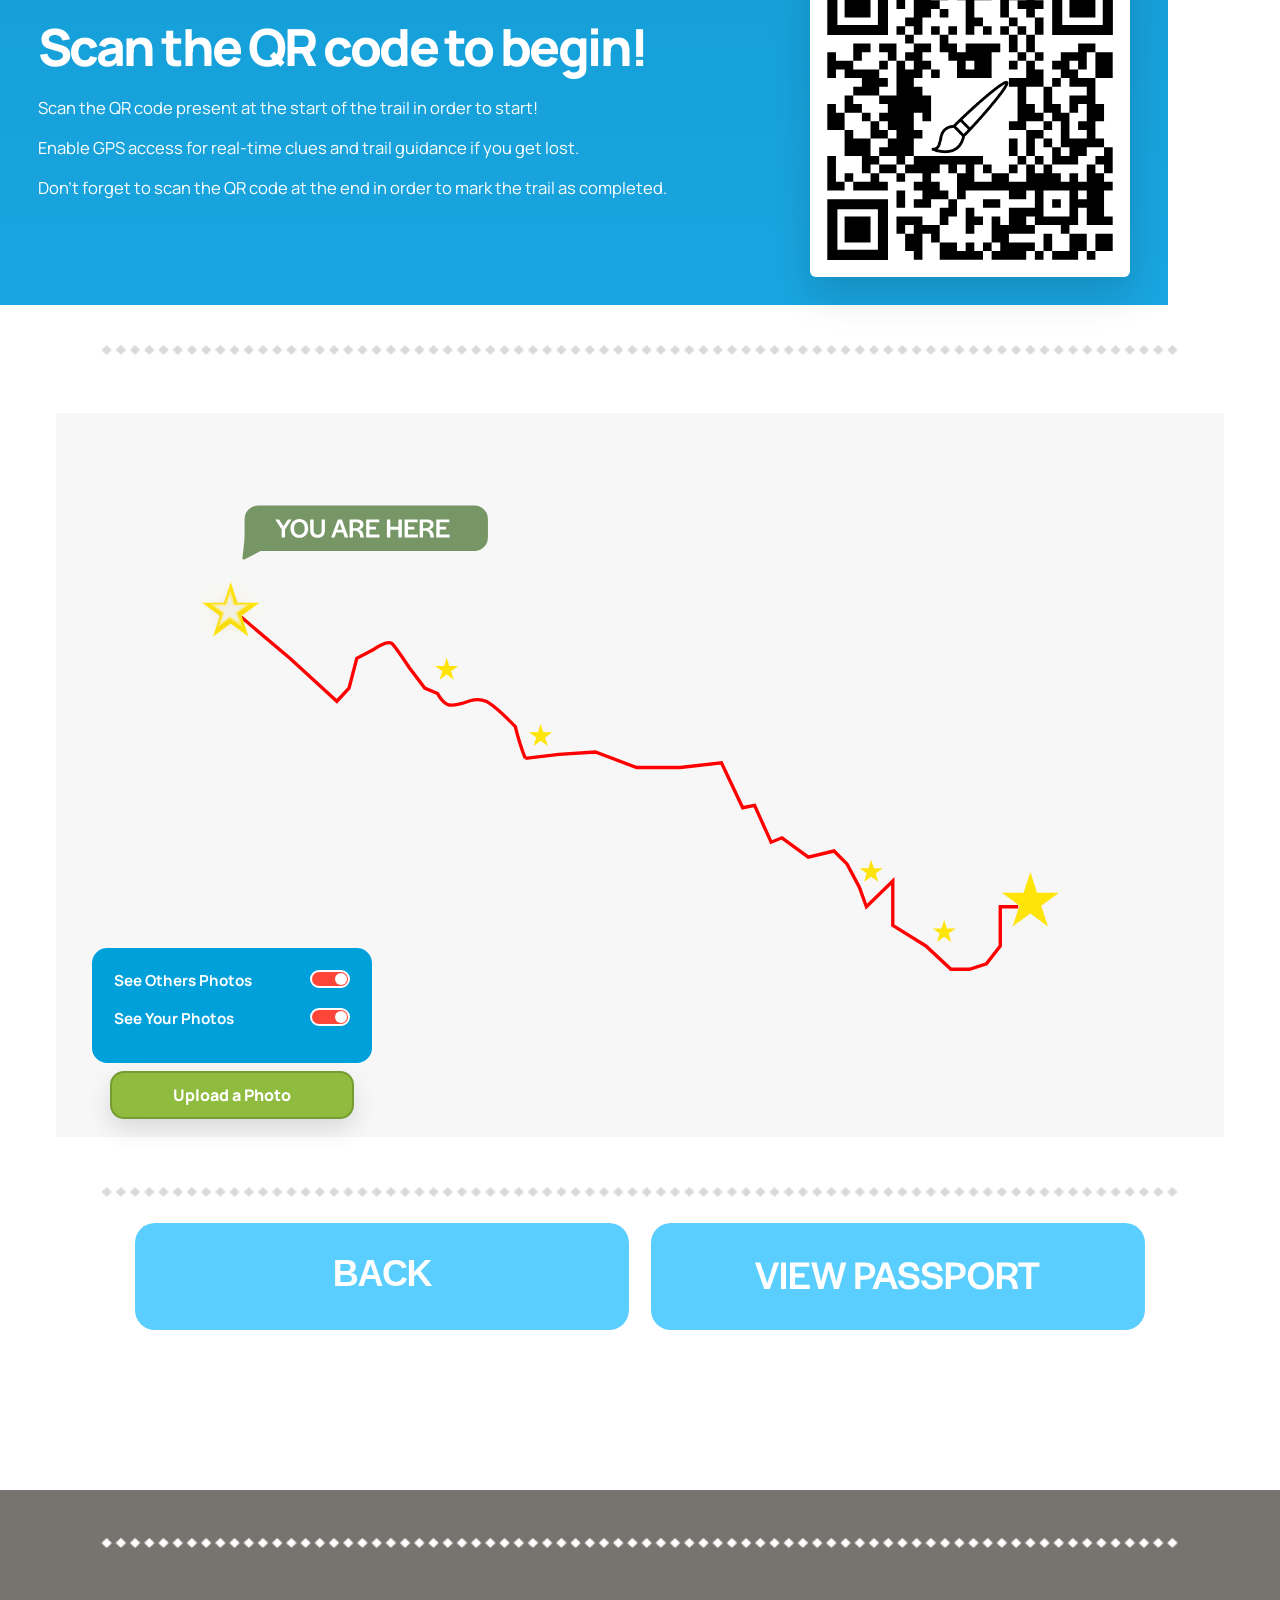
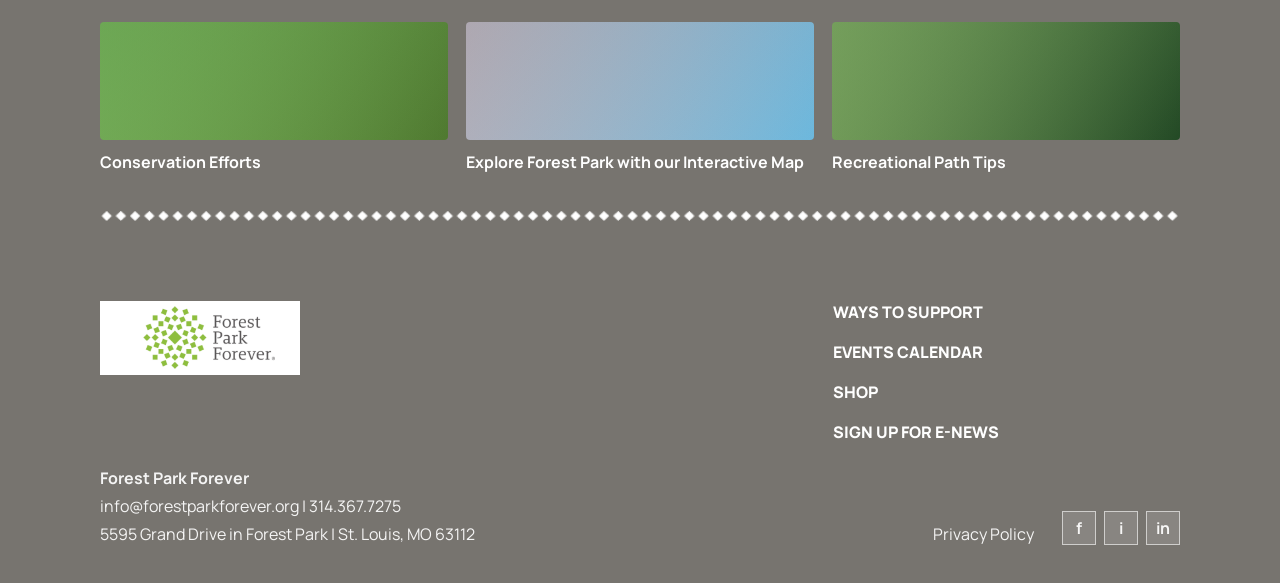
==== commit d29d4437: "Edited progress map stars and added back buttons." ====
--- a/ArtWalkPath.html
+++ b/ArtWalkPath.html
@@ -148,8 +148,13 @@
         <div class="mockup-divider trail-divider trail-divider-bottom" aria-hidden="true"></div>
 
         <section class="trail-buttons">
-          <a class="trail-action-button" href="./index.html#hunts" aria-label="See all trails">
-            <img src="./assets/buttons/see-all-trails-button.svg" alt="See all trails" />
+          <a
+            class="trail-action-button"
+            href="./index.html#hunts"
+            aria-label="Back"
+            data-history-back
+          >
+            <img src="./assets/buttons/back-button.svg" alt="Back" />
           </a>
           <a class="trail-action-button" href="./Passport.html" aria-label="View passport">
             <img src="./assets/buttons/view-passport-button.svg" alt="View passport" />
@@ -216,27 +221,6 @@
       </form>
     </dialog>
 
-    <dialog class="passport-dialog" data-passport-gate-dialog>
-      <form class="passport-form" method="dialog" data-passport-gate-form>
-        <h2>Log in to view your passport</h2>
-        <p>Use the same email and password you want tied to your trail progress.</p>
-        <label class="passport-field">
-          <span>Email</span>
-          <input type="email" name="email" required />
-        </label>
-        <label class="passport-field">
-          <span>Password</span>
-          <input type="password" name="password" required />
-        </label>
-        <div class="passport-actions">
-          <button class="passport-button ghost-button" type="button" data-passport-gate-cancel>
-            Cancel
-          </button>
-          <button class="passport-button" type="submit">Continue</button>
-        </div>
-      </form>
-    </dialog>
-
     <dialog class="finish-trail-dialog" data-finish-trail-dialog>
       <div class="start-trail-card finish-trail-card">
         <h2>Did you finish the trail?</h2>
@@ -252,9 +236,6 @@
     <dialog class="finish-trail-dialog" data-finish-trail-reward-dialog>
       <div class="start-trail-card finish-trail-card">
         <h2>You just won a stamp!</h2>
-        <p class="finish-trail-save-note" data-finish-trail-save-note hidden>
-          Log in to save this stamp to your passport.
-        </p>
         <img
           class="finish-trail-stamp"
           src="./assets/passport-stamp-2.svg"
@@ -264,9 +245,6 @@
         <div class="passport-actions start-trail-actions">
           <button class="passport-button ghost-button" type="button" data-finish-trail-close>
             Close
-          </button>
-          <button class="passport-button" type="button" data-finish-trail-save-login hidden>
-            Log In to Save
           </button>
           <a
             class="passport-button finish-trail-passport-link"
--- a/styles.css
+++ b/styles.css
@@ -274,9 +274,37 @@
 }
 
 .hero-actions {
-  display: grid;
+  display: flex;
+  flex-wrap: wrap;
+  justify-content: center;
   gap: 16px;
-  justify-items: center;
+}
+
+.hero-login-button {
+  margin-top: 16px;
+  min-width: 132px;
+  min-height: 48px;
+  padding: 12px 22px;
+  border: 2px solid var(--button-primary-border);
+  border-radius: 999px;
+  background: var(--button-primary);
+  color: #ffffff;
+  font-size: 0.98rem;
+  font-weight: 800;
+  text-shadow: 0 9px 22px rgba(0, 0, 0, 0.4);
+  box-shadow: var(--shadow);
+  cursor: pointer;
+  transition:
+    background-color 160ms ease,
+    transform 160ms ease,
+    box-shadow 160ms ease;
+}
+
+.hero-login-button:hover,
+.hero-login-button:focus-visible {
+  background: var(--button-primary-hover);
+  border-color: var(--button-primary-border);
+  transform: translateY(-1px);
 }
 
 .hero h1,
@@ -298,6 +326,8 @@
   display: inline-flex;
   align-items: center;
   justify-content: center;
+  min-width: 258px;
+  min-height: 66px;
   padding: 20px 34px;
   border: 2px solid var(--button-primary-border);
   border-radius: 18px;
@@ -324,7 +354,6 @@
   border-color: var(--button-secondary-border);
   background: var(--button-secondary);
   color: #ffffff;
-  box-shadow: 0 16px 38px rgba(0, 0, 0, 0.16);
 }
 
 .secondary-cta:hover,
@@ -713,6 +742,13 @@
   line-height: 1.7;
 }
 
+.login-error {
+  margin: 0;
+  color: #a33c30;
+  font-weight: 700;
+  line-height: 1.5;
+}
+
 .passport-field {
   display: grid;
   gap: 8px;
@@ -1081,6 +1117,8 @@
   position: absolute;
   top: 28.3%;
   left: 14.9%;
+  display: grid;
+  place-items: center;
   width: clamp(54px, 6.8vw, 78px);
   aspect-ratio: 1;
   border: 0;
@@ -1089,19 +1127,53 @@
   transform: translate(-50%, -50%);
   z-index: 4;
   cursor: pointer;
+  pointer-events: auto;
+}
+
+.trail-start-trigger::before,
+.trail-finish-trigger::before,
+.trail-start-trigger::after,
+.trail-finish-trigger::after {
+  position: absolute;
+  top: 50%;
+  left: 50%;
+  font-size: clamp(2.2rem, 3.6vw, 3rem);
+  line-height: 1;
+  transform: translate(-50%, -50%);
+}
+
+.trail-start-trigger::before,
+.trail-finish-trigger::before {
+  content: "★";
+  color: #f7f7f7;
+}
+
+.trail-start-trigger::after,
+.trail-finish-trigger::after {
+  content: "☆";
+  color: #ffe96a;
+  font-size: clamp(2.45rem, 4vw, 3.3rem);
+  text-shadow:
+    0 0 16px rgba(255, 233, 106, 0.45),
+    0 0 28px rgba(255, 214, 74, 0.28),
+    0 2px 8px rgba(0, 0, 0, 0.16);
+  animation: trail-star-pulse 1.8s ease-in-out infinite;
 }
 
 .trail-start-trigger:hover,
-.trail-start-trigger:focus-visible {
-  background: rgba(255, 228, 10, 0.22);
-  box-shadow: 0 0 0 4px rgba(255, 228, 10, 0.28);
+.trail-start-trigger:focus-visible,
+.trail-finish-trigger:hover,
+.trail-finish-trigger:focus-visible {
   outline: none;
+  filter: brightness(1.08);
 }
 
 .trail-finish-trigger {
   position: absolute;
-  top: 67.5%;
-  left: 83.5%;
+  top: 67.1%;
+  left: 83.4%;
+  display: grid;
+  place-items: center;
   width: clamp(54px, 6.8vw, 78px);
   aspect-ratio: 1;
   border: 0;
@@ -1114,16 +1186,49 @@
   pointer-events: none;
 }
 
-.trail-finish-trigger:hover,
-.trail-finish-trigger:focus-visible {
-  background: rgba(255, 228, 10, 0.22);
-  box-shadow: 0 0 0 4px rgba(255, 228, 10, 0.28);
-  outline: none;
-}
-
 .trail-progress.is-started .trail-finish-trigger {
   opacity: 1;
   pointer-events: auto;
+}
+
+.trail-progress.is-started .trail-start-trigger {
+  pointer-events: none;
+}
+
+.trail-progress.is-started .trail-start-trigger::before {
+  color: #ffd64a;
+}
+
+.trail-progress.is-started .trail-start-trigger::after {
+  content: none;
+}
+
+.trail-progress.is-finished .trail-finish-trigger {
+  pointer-events: none;
+}
+
+.trail-progress.is-finished .trail-finish-trigger::before {
+  color: #ffd64a;
+}
+
+.trail-progress.is-finished .trail-finish-trigger::after {
+  content: none;
+}
+
+.trail-start-trigger[aria-disabled="true"],
+.trail-finish-trigger[aria-disabled="true"] {
+  cursor: default;
+}
+
+@keyframes trail-star-pulse {
+  0%,
+  100% {
+    transform: translate(-50%, -50%) scale(0.88);
+  }
+
+  50% {
+    transform: translate(-50%, -50%) scale(1.18);
+  }
 }
 
 .trail-photo-layer {
@@ -1367,7 +1472,7 @@
 
 .trail-action-button {
   display: block;
-  width: min(420px, calc(50% - 11px));
+  width: min(494px, calc(50% - 11px));
 }
 
 .trail-action-button img {
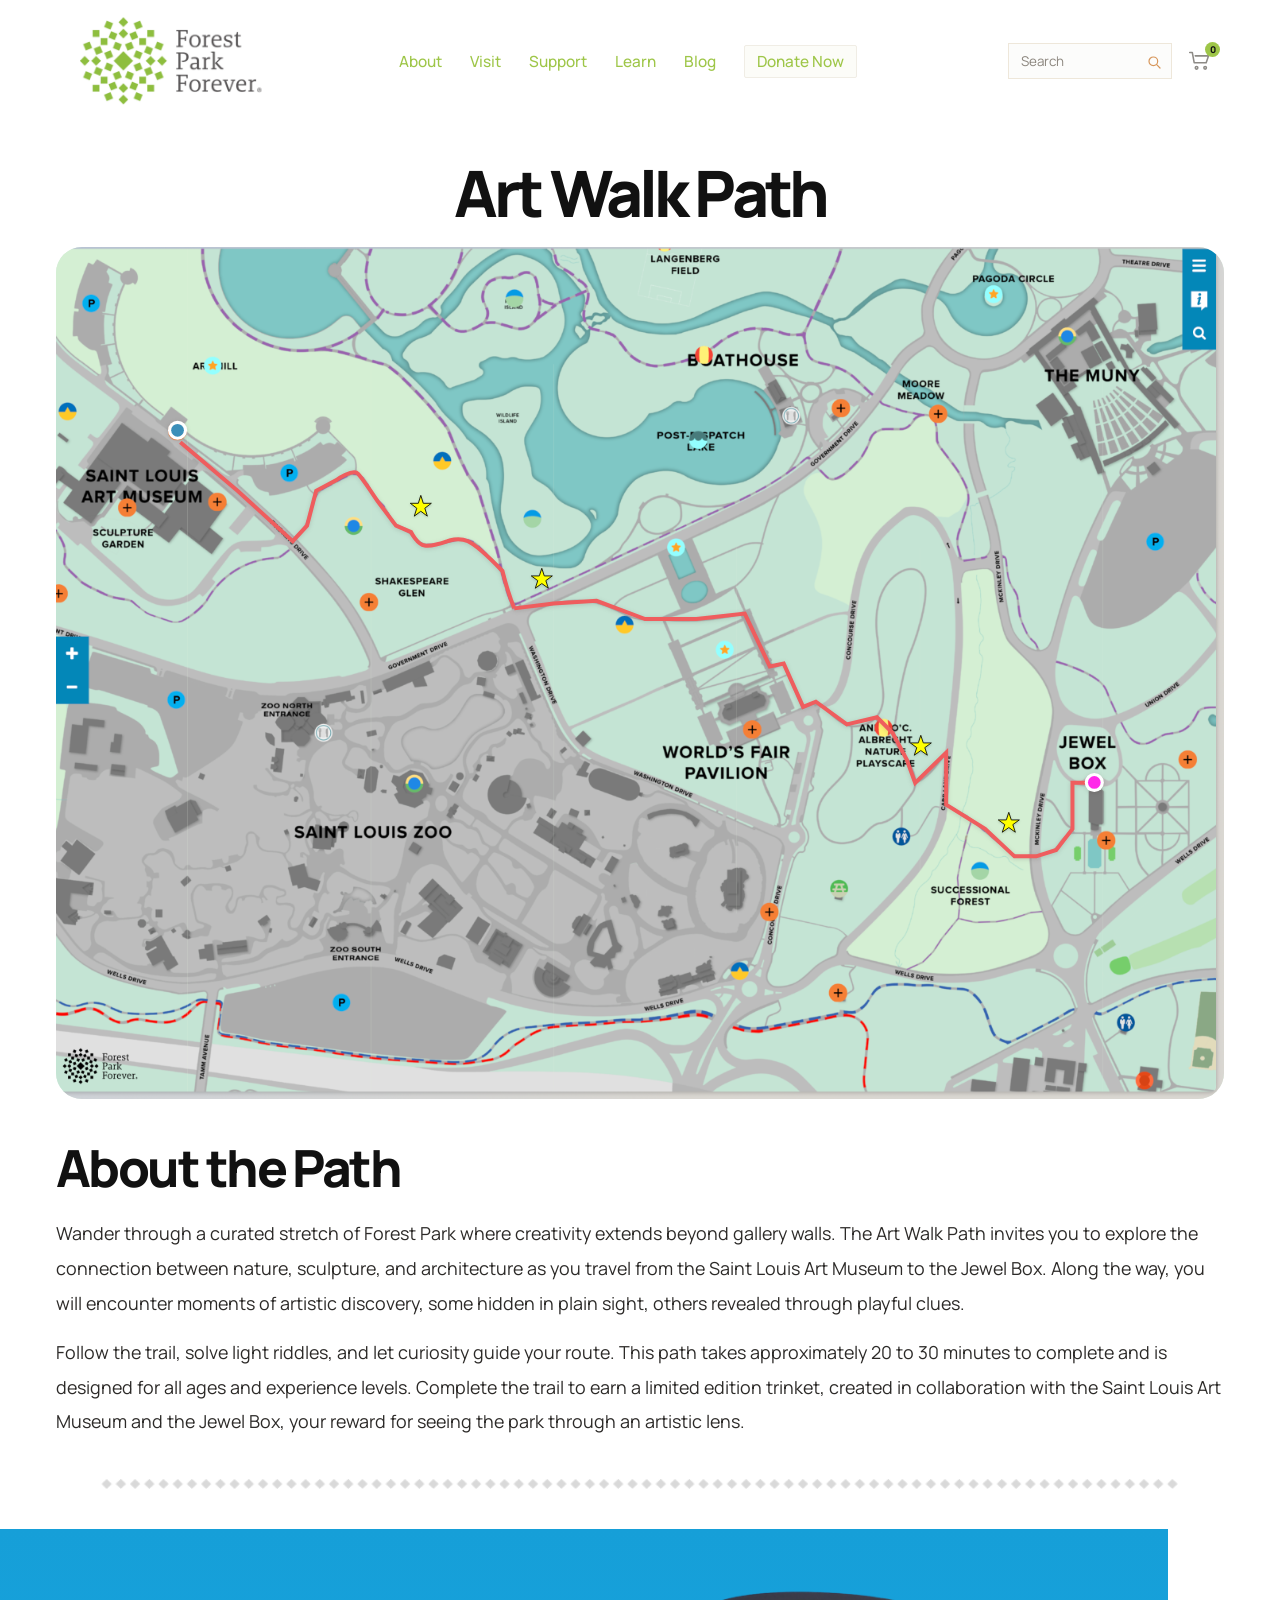
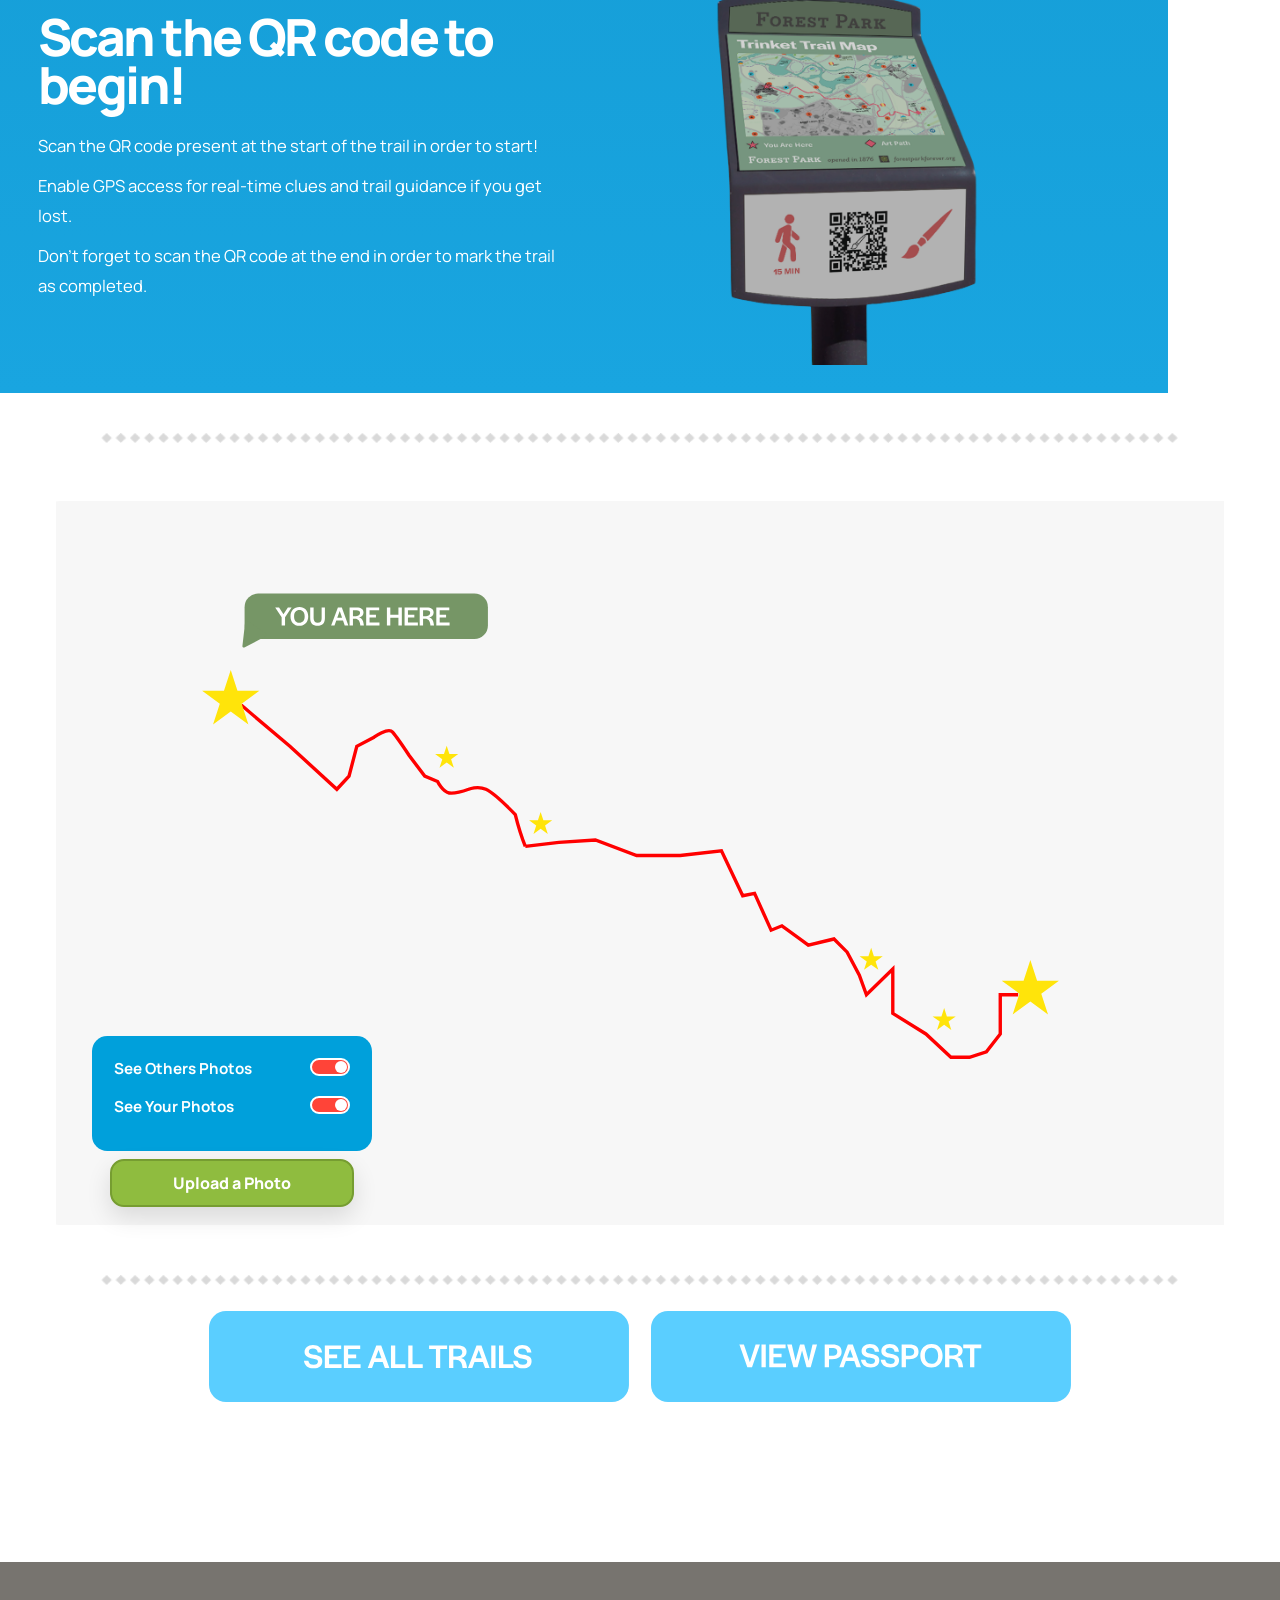
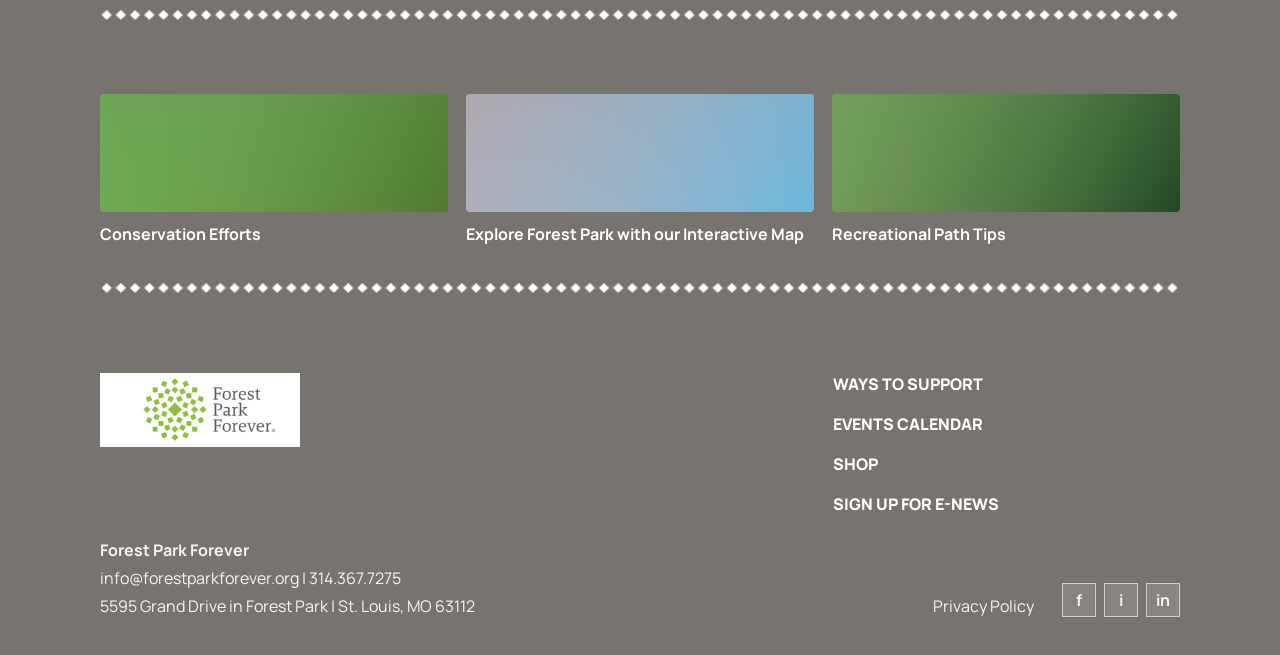
==== commit 9d9371ca: "Edited all maps to have hoverable/clickable paths" ====
--- a/ArtWalkPath.html
+++ b/ArtWalkPath.html
@@ -58,7 +58,29 @@
       <section class="trail-shell">
         <h1 class="trail-title">Art Walk Path</h1>
 
-        <div class="trail-map-frame" aria-label="Art Walk Path map"></div>
+        <div class="trail-map-frame" aria-label="Art Walk Path map">
+          <img class="trail-map-base-image" src="./assets/art-walk-map-base.svg" alt="Art Walk Path map" />
+
+          <button class="trail-map-overlay trail-map-route" type="button" aria-label="Art Walk route">
+            <img src="./assets/art-walk-map-path.svg" alt="" aria-hidden="true" />
+          </button>
+
+          <button class="trail-map-overlay trail-map-star trail-map-star-one" type="button" aria-label="Art Walk stop one">
+            <img src="./assets/art-walk-star-1.svg" alt="" aria-hidden="true" />
+          </button>
+
+          <button class="trail-map-overlay trail-map-star trail-map-star-two" type="button" aria-label="Art Walk stop two">
+            <img src="./assets/art-walk-star-2.svg" alt="" aria-hidden="true" />
+          </button>
+
+          <button class="trail-map-overlay trail-map-star trail-map-star-three" type="button" aria-label="Art Walk stop three">
+            <img src="./assets/art-walk-star-3.svg" alt="" aria-hidden="true" />
+          </button>
+
+          <button class="trail-map-overlay trail-map-star trail-map-star-four" type="button" aria-label="Art Walk stop four">
+            <img src="./assets/art-walk-star-4.svg" alt="" aria-hidden="true" />
+          </button>
+        </div>
 
         <section class="trail-about">
           <h2>About the Path</h2>
@@ -92,7 +114,7 @@
                 completed.
               </p>
             </div>
-            <a class="trail-qr-link" href="./start-trail.html" data-trail-qr-link><img class="trail-qr-card" src="./assets/art-walk-qr.svg" alt="Art Walk trail QR code" /></a>
+            <a class="trail-qr-link" href="./start-trail.html" data-trail-qr-link><img class="trail-qr-card" src="./assets/art-walk-kiosk.png" alt="Art Walk kiosk trail sign" /></a>
           </div>
         </section>
 
@@ -148,13 +170,8 @@
         <div class="mockup-divider trail-divider trail-divider-bottom" aria-hidden="true"></div>
 
         <section class="trail-buttons">
-          <a
-            class="trail-action-button"
-            href="./index.html#hunts"
-            aria-label="Back"
-            data-history-back
-          >
-            <img src="./assets/buttons/back-button.svg" alt="Back" />
+          <a class="trail-action-button" href="./index.html#hunts" aria-label="See all trails">
+            <img src="./assets/buttons/see-all-trails-button.svg" alt="See all trails" />
           </a>
           <a class="trail-action-button" href="./Passport.html" aria-label="View passport">
             <img src="./assets/buttons/view-passport-button.svg" alt="View passport" />
--- a/styles.css
+++ b/styles.css
@@ -244,14 +244,14 @@
   height: auto;
   object-fit: contain;
   filter:
-    drop-shadow(0 10px 18px rgba(0, 0, 0, 0.14))
-    drop-shadow(0 2px 5px rgba(255, 255, 255, 0.14));
+    drop-shadow(0 10px 18px rgba(0, 0, 0, 0.14)) drop-shadow(0 2px 5px rgba(255, 255, 255, 0.14));
   animation: hero-float 8.8s ease-in-out infinite;
   opacity: 0.98;
   will-change: transform;
 }
 
 @keyframes hero-float {
+
   0%,
   100% {
     transform: translate3d(0, -2px, 0);
@@ -579,6 +579,10 @@
   border-radius: 22px;
 }
 
+.walk-card-sculpture img {
+  filter: saturate(1.18) brightness(0.62) hue-rotate(-18deg);
+}
+
 .walk-card-label {
   position: absolute;
   inset: 0;
@@ -608,10 +612,98 @@
   border-radius: 20px;
 }
 
-.map-card img {
+.interactive-map {
+  position: relative;
+  aspect-ratio: 1516 / 825;
+  overflow: hidden;
+  border-radius: 20px;
+  background: #dff2de;
+}
+
+.interactive-map-base {
   display: block;
   width: 100%;
+  height: 100%;
+}
+
+.map-trail {
+  position: absolute;
+  display: block;
+  transform-origin: center;
+  filter: drop-shadow(0 2px 3px rgba(44, 54, 56, 0.28));
+  transition: transform 180ms ease, filter 180ms ease, opacity 180ms ease;
+}
+
+.map-trail img {
+  display: block;
+  width: 100%;
   height: auto;
+}
+
+.map-trail:hover,
+.map-trail:focus-visible {
+  transform: scale(1.035);
+  filter: drop-shadow(0 0 12px rgba(255, 255, 255, 0.95)) drop-shadow(0 0 10px rgba(0, 160, 219, 0.34));
+  z-index: 3;
+}
+
+.map-trail:focus-visible {
+  outline: none;
+}
+
+.map-trail-label {
+  position: absolute;
+  left: 50%;
+  top: 50%;
+  transform: translate(-50%, -50%);
+  padding: 8px 14px;
+  border: 1px solid rgba(255, 255, 255, 0.92);
+  border-radius: 999px;
+  background: rgba(16, 49, 40, 0.78);
+  color: #ffffff;
+  font-size: 0.88rem;
+  font-weight: 700;
+  letter-spacing: 0.01em;
+  opacity: 0;
+  pointer-events: none;
+  transition: opacity 180ms ease, transform 180ms ease;
+  white-space: nowrap;
+}
+
+.map-trail:hover .map-trail-label,
+.map-trail:focus-visible .map-trail-label {
+  opacity: 1;
+  transform: translate(-50%, calc(-50% - 4px));
+}
+
+.map-trail-yellow {
+  left: 0.1%;
+  top: 11.5%;
+  width: 30.7%;
+}
+
+.map-trail-red {
+  left: 21.65%;
+  top: 47.65%;
+  width: 42.1%;
+}
+
+.map-trail-purple {
+  left: 5.2%;
+  top: 63.55%;
+  width: 24.15%;
+  filter: drop-shadow(0 3px 4px rgba(31, 47, 54, 0.42));
+}
+
+.map-trail-green {
+  left: 42.18%;
+  top: 0.55%;
+  width: 47%;
+  aspect-ratio: 700 / 221;
+}
+
+.map-trail-green .map-trail-label {
+  top: 44%;
 }
 
 .filter-button {
@@ -861,19 +953,19 @@
 
 .story-one {
   background:
-    linear-gradient(135deg, rgba(27, 89, 34, 0.4), rgba(255,255,255,0)),
+    linear-gradient(135deg, rgba(27, 89, 34, 0.4), rgba(255, 255, 255, 0)),
     linear-gradient(120deg, #a3db76 0%, #4f7930 100%);
 }
 
 .story-two {
   background:
-    linear-gradient(135deg, rgba(15, 65, 90, 0.3), rgba(255,255,255,0)),
+    linear-gradient(135deg, rgba(15, 65, 90, 0.3), rgba(255, 255, 255, 0)),
     linear-gradient(120deg, #f3d4d6 0%, #6cb8dd 100%);
 }
 
 .story-three {
   background:
-    linear-gradient(135deg, rgba(20, 65, 36, 0.35), rgba(255,255,255,0)),
+    linear-gradient(135deg, rgba(20, 65, 36, 0.35), rgba(255, 255, 255, 0)),
     linear-gradient(120deg, #a7d079 0%, #234925 100%);
 }
 
@@ -993,7 +1085,78 @@
   aspect-ratio: 1470 / 1072;
   border-radius: 26px;
   overflow: hidden;
-  background: url("./assets/art-walk-path-map.png") center center / cover no-repeat;
+  background: #d9eee0;
+}
+
+.trail-map-base-image {
+  display: block;
+  width: 100%;
+  height: 100%;
+}
+
+.trail-map-overlay {
+  position: absolute;
+  padding: 0;
+  border: 0;
+  background: transparent;
+  cursor: pointer;
+}
+
+.trail-map-overlay img {
+  display: block;
+  width: 100%;
+  height: auto;
+}
+
+.trail-map-overlay:focus-visible {
+  outline: none;
+}
+
+.trail-map-route {
+  left: 9.55%;
+  top: 10.75%;
+  width: 80.75%;
+  filter: drop-shadow(0 1px 2px rgba(64, 54, 48, 0.18));
+  transition: transform 180ms ease, filter 180ms ease;
+}
+
+.trail-map-route:hover,
+.trail-map-route:focus-visible {
+  transform: scale(1.012);
+  filter: drop-shadow(0 0 10px rgba(255, 255, 255, 0.95)) drop-shadow(0 0 8px rgba(239, 93, 94, 0.42));
+}
+
+.trail-map-star {
+  width: 1.98%;
+  min-width: 24px;
+  filter: drop-shadow(0 1px 1px rgba(47, 53, 39, 0.22));
+  transition: transform 180ms ease, filter 180ms ease;
+}
+
+.trail-map-star:hover,
+.trail-map-star:focus-visible {
+  transform: scale(1.18);
+  filter: drop-shadow(0 0 10px rgba(255, 239, 90, 0.85)) drop-shadow(0 0 3px rgba(50, 50, 24, 0.38));
+}
+
+.trail-map-star-one {
+  left: 30.2%;
+  top: 29%;
+}
+
+.trail-map-star-two {
+  left: 40.55%;
+  top: 37.5%;
+}
+
+.trail-map-star-three {
+  left: 73.05%;
+  top: 57.15%;
+}
+
+.trail-map-star-four {
+  left: 80.55%;
+  top: 66.15%;
 }
 
 .trail-about {
@@ -1034,8 +1197,8 @@
 
 .trail-qr-inner {
   display: grid;
-  grid-template-columns: 1.35fr 320px;
-  gap: 32px;
+  grid-template-columns: minmax(0, 1fr) minmax(400px, 540px);
+  gap: 20px;
   align-items: center;
   width: min(1540px, calc(100vw - 112px));
   margin: 0 auto;
@@ -1057,12 +1220,15 @@
   line-height: 1.8;
 }
 
+.trail-qr-link {
+  justify-self: start;
+}
+
 .trail-qr-card {
   display: block;
-  width: 100%;
+  width: min(100%, 500px);
   height: auto;
-  border-radius: 6px;
-  box-shadow: 0 18px 38px rgba(0, 0, 0, 0.14);
+  margin-left: -8px;
 }
 
 .trail-progress {
@@ -1117,8 +1283,6 @@
   position: absolute;
   top: 28.3%;
   left: 14.9%;
-  display: grid;
-  place-items: center;
   width: clamp(54px, 6.8vw, 78px);
   aspect-ratio: 1;
   border: 0;
@@ -1127,53 +1291,19 @@
   transform: translate(-50%, -50%);
   z-index: 4;
   cursor: pointer;
-  pointer-events: auto;
-}
-
-.trail-start-trigger::before,
-.trail-finish-trigger::before,
-.trail-start-trigger::after,
-.trail-finish-trigger::after {
-  position: absolute;
-  top: 50%;
-  left: 50%;
-  font-size: clamp(2.2rem, 3.6vw, 3rem);
-  line-height: 1;
-  transform: translate(-50%, -50%);
-}
-
-.trail-start-trigger::before,
-.trail-finish-trigger::before {
-  content: "★";
-  color: #f7f7f7;
-}
-
-.trail-start-trigger::after,
-.trail-finish-trigger::after {
-  content: "☆";
-  color: #ffe96a;
-  font-size: clamp(2.45rem, 4vw, 3.3rem);
-  text-shadow:
-    0 0 16px rgba(255, 233, 106, 0.45),
-    0 0 28px rgba(255, 214, 74, 0.28),
-    0 2px 8px rgba(0, 0, 0, 0.16);
-  animation: trail-star-pulse 1.8s ease-in-out infinite;
 }
 
 .trail-start-trigger:hover,
-.trail-start-trigger:focus-visible,
-.trail-finish-trigger:hover,
-.trail-finish-trigger:focus-visible {
+.trail-start-trigger:focus-visible {
+  background: rgba(255, 228, 10, 0.22);
+  box-shadow: 0 0 0 4px rgba(255, 228, 10, 0.28);
   outline: none;
-  filter: brightness(1.08);
 }
 
 .trail-finish-trigger {
   position: absolute;
-  top: 67.1%;
-  left: 83.4%;
-  display: grid;
-  place-items: center;
+  top: 67.5%;
+  left: 83.5%;
   width: clamp(54px, 6.8vw, 78px);
   aspect-ratio: 1;
   border: 0;
@@ -1186,49 +1316,16 @@
   pointer-events: none;
 }
 
+.trail-finish-trigger:hover,
+.trail-finish-trigger:focus-visible {
+  background: rgba(255, 228, 10, 0.22);
+  box-shadow: 0 0 0 4px rgba(255, 228, 10, 0.28);
+  outline: none;
+}
+
 .trail-progress.is-started .trail-finish-trigger {
   opacity: 1;
   pointer-events: auto;
-}
-
-.trail-progress.is-started .trail-start-trigger {
-  pointer-events: none;
-}
-
-.trail-progress.is-started .trail-start-trigger::before {
-  color: #ffd64a;
-}
-
-.trail-progress.is-started .trail-start-trigger::after {
-  content: none;
-}
-
-.trail-progress.is-finished .trail-finish-trigger {
-  pointer-events: none;
-}
-
-.trail-progress.is-finished .trail-finish-trigger::before {
-  color: #ffd64a;
-}
-
-.trail-progress.is-finished .trail-finish-trigger::after {
-  content: none;
-}
-
-.trail-start-trigger[aria-disabled="true"],
-.trail-finish-trigger[aria-disabled="true"] {
-  cursor: default;
-}
-
-@keyframes trail-star-pulse {
-  0%,
-  100% {
-    transform: translate(-50%, -50%) scale(0.88);
-  }
-
-  50% {
-    transform: translate(-50%, -50%) scale(1.18);
-  }
 }
 
 .trail-photo-layer {
@@ -1472,7 +1569,7 @@
 
 .trail-action-button {
   display: block;
-  width: min(494px, calc(50% - 11px));
+  width: min(420px, calc(50% - 11px));
 }
 
 .trail-action-button img {
@@ -1856,4 +1953,4 @@
     height: 18px;
     font-size: 0.55rem;
   }
-}
+}
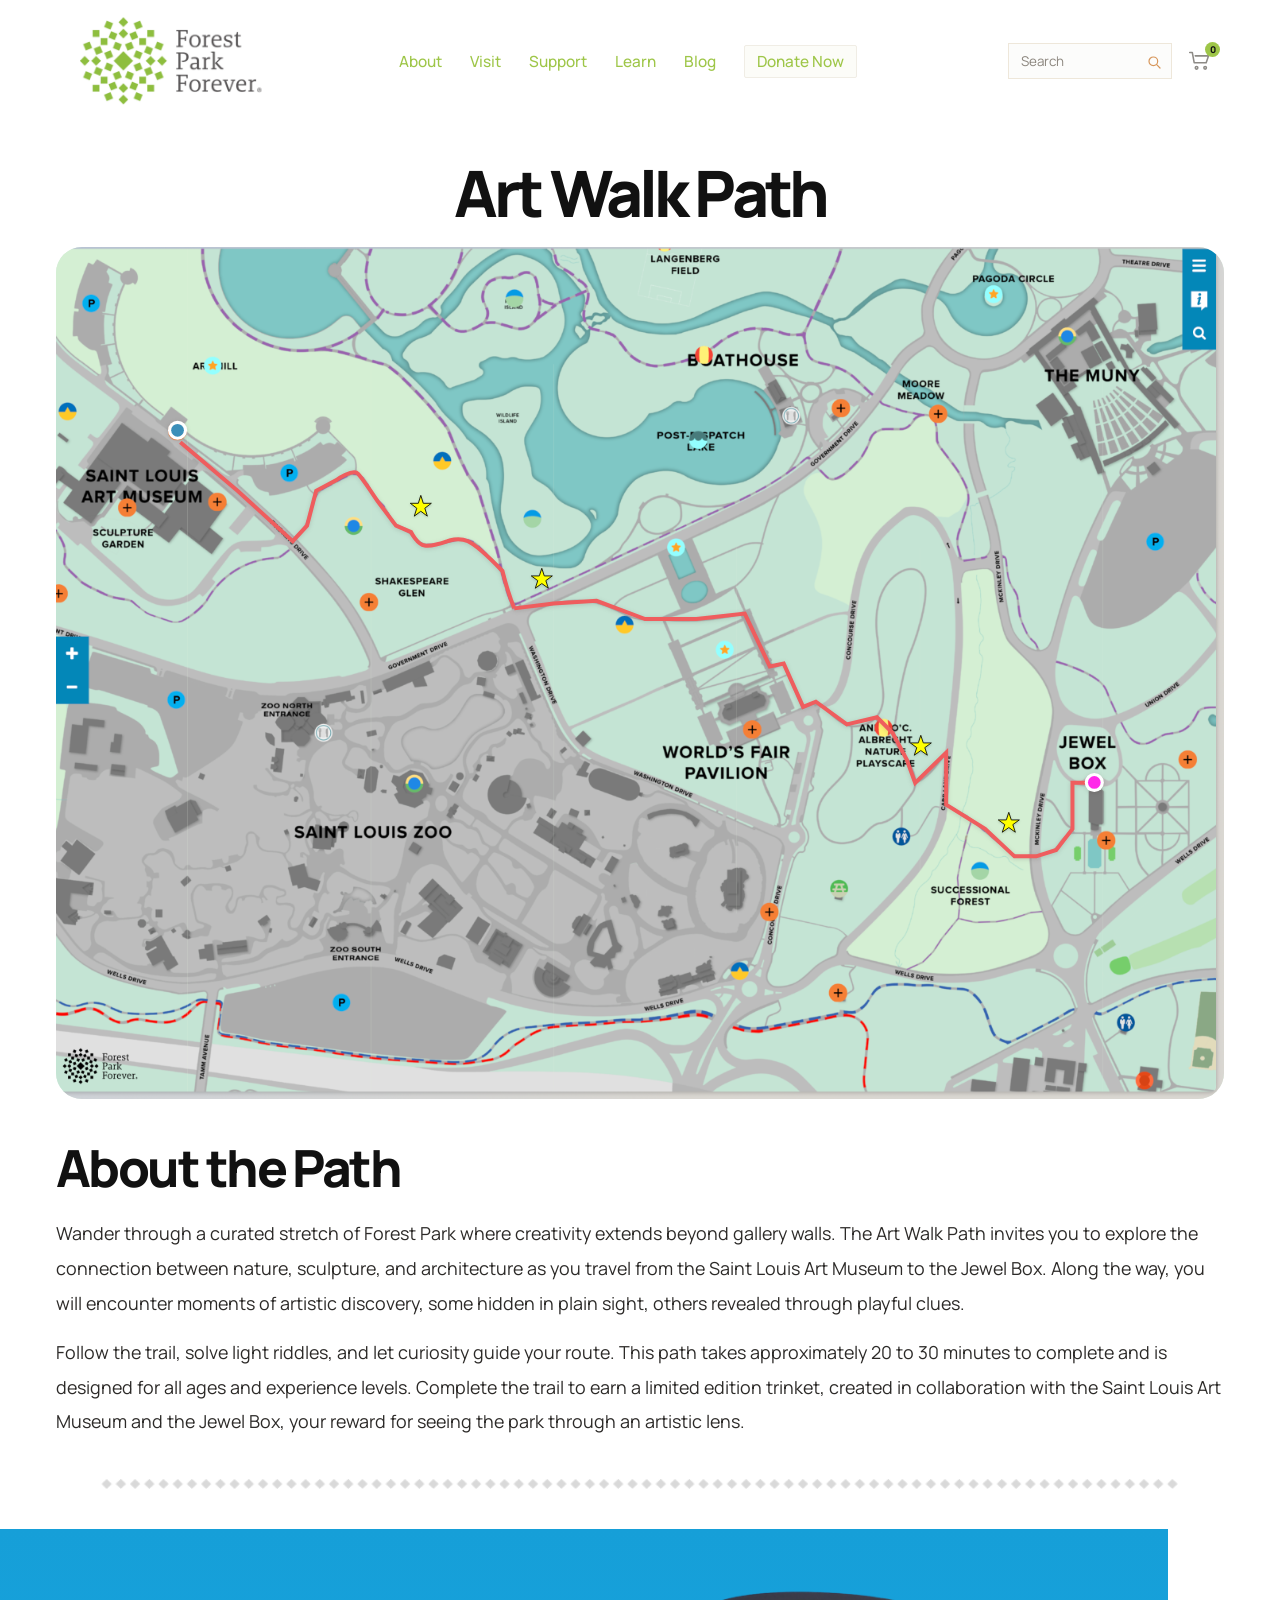
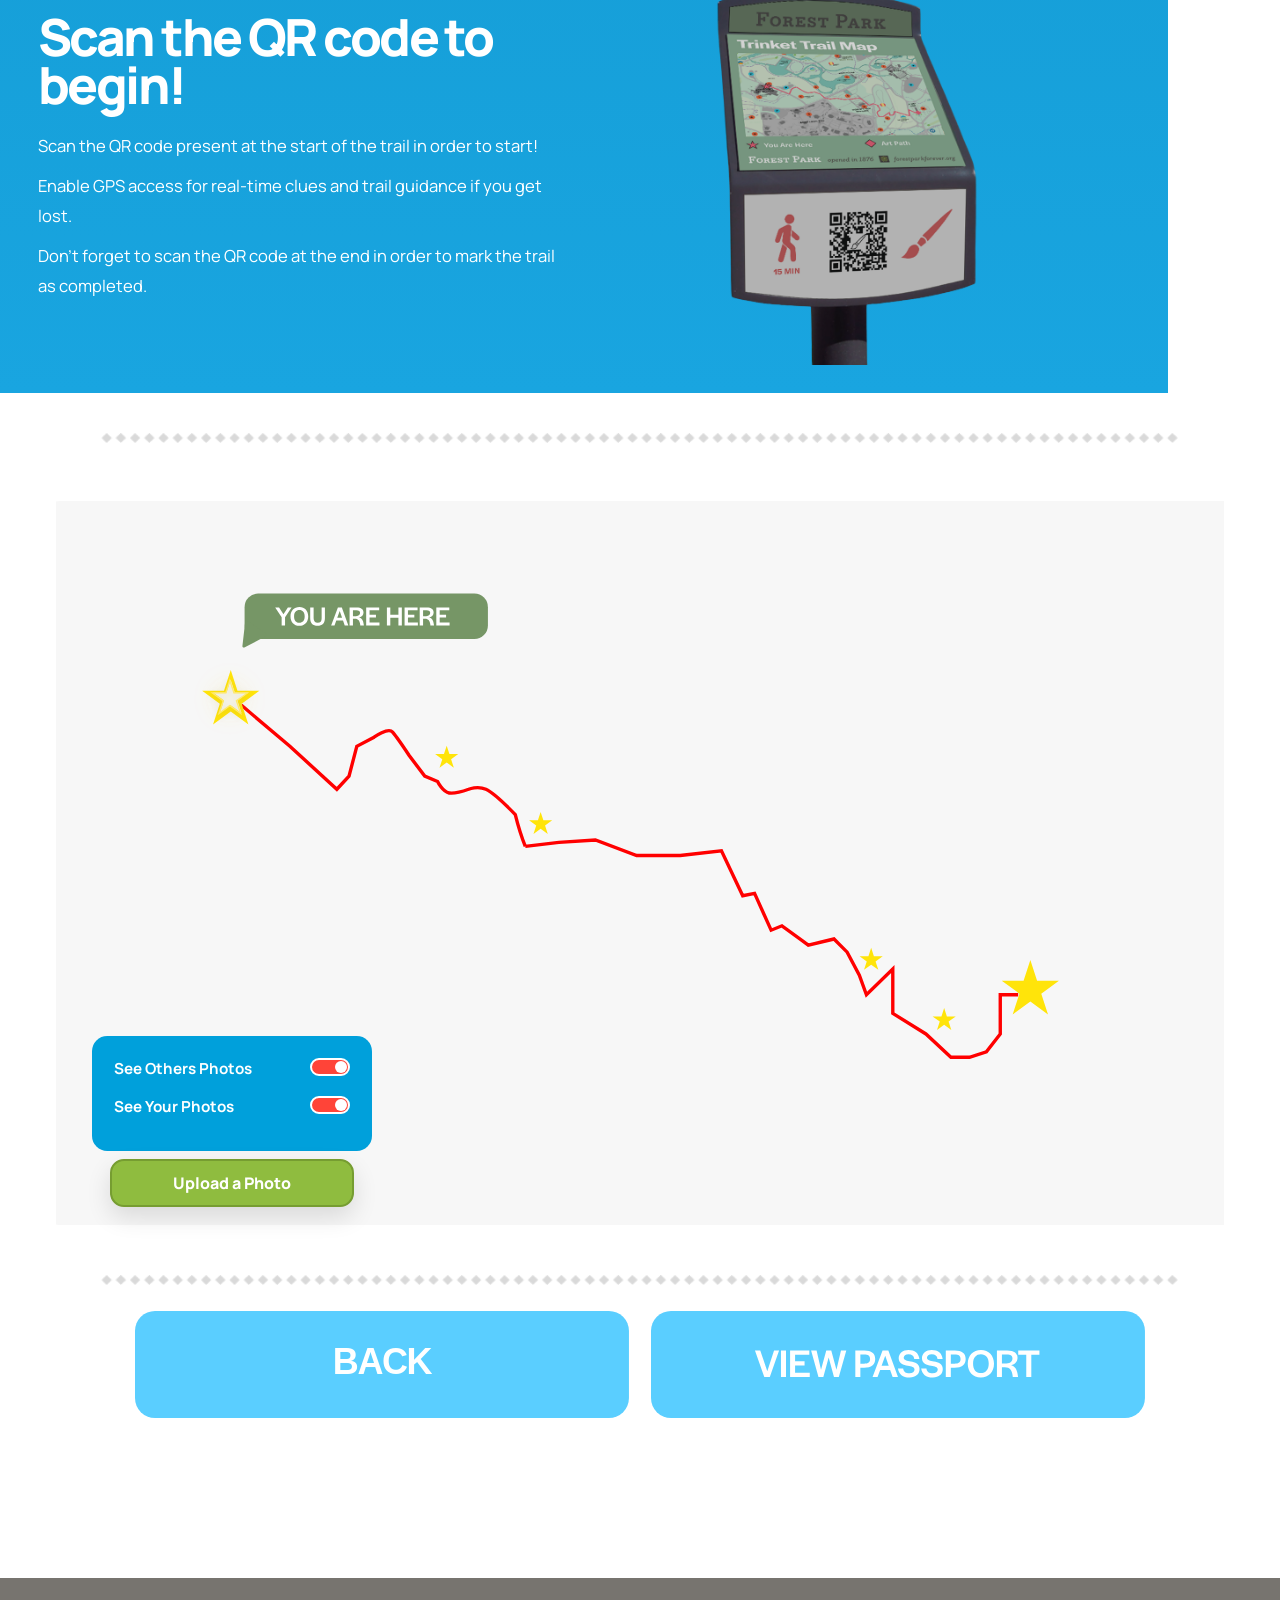
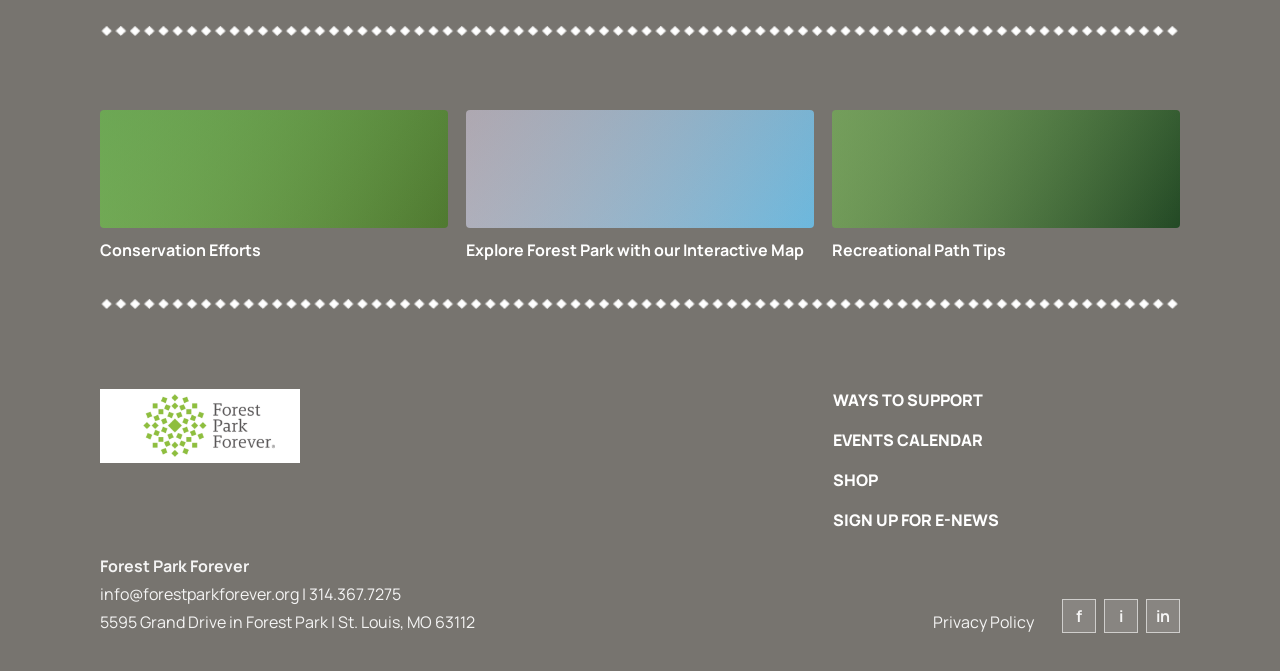
==== commit df27db3b: "Merge pull request #9 from selahpabon/EditMaps Edited all maps to have hoverable/clickable paths" ====
--- a/ArtWalkPath.html
+++ b/ArtWalkPath.html
@@ -170,8 +170,13 @@
         <div class="mockup-divider trail-divider trail-divider-bottom" aria-hidden="true"></div>
 
         <section class="trail-buttons">
-          <a class="trail-action-button" href="./index.html#hunts" aria-label="See all trails">
-            <img src="./assets/buttons/see-all-trails-button.svg" alt="See all trails" />
+          <a
+            class="trail-action-button"
+            href="./index.html#hunts"
+            aria-label="Back"
+            data-history-back
+          >
+            <img src="./assets/buttons/back-button.svg" alt="Back" />
           </a>
           <a class="trail-action-button" href="./Passport.html" aria-label="View passport">
             <img src="./assets/buttons/view-passport-button.svg" alt="View passport" />
--- a/styles.css
+++ b/styles.css
@@ -1283,6 +1283,8 @@
   position: absolute;
   top: 28.3%;
   left: 14.9%;
+  display: grid;
+  place-items: center;
   width: clamp(54px, 6.8vw, 78px);
   aspect-ratio: 1;
   border: 0;
@@ -1291,19 +1293,53 @@
   transform: translate(-50%, -50%);
   z-index: 4;
   cursor: pointer;
+  pointer-events: auto;
+}
+
+.trail-start-trigger::before,
+.trail-finish-trigger::before,
+.trail-start-trigger::after,
+.trail-finish-trigger::after {
+  position: absolute;
+  top: 50%;
+  left: 50%;
+  font-size: clamp(2.2rem, 3.6vw, 3rem);
+  line-height: 1;
+  transform: translate(-50%, -50%);
+}
+
+.trail-start-trigger::before,
+.trail-finish-trigger::before {
+  content: "★";
+  color: #f7f7f7;
+}
+
+.trail-start-trigger::after,
+.trail-finish-trigger::after {
+  content: "☆";
+  color: #ffe96a;
+  font-size: clamp(2.45rem, 4vw, 3.3rem);
+  text-shadow:
+    0 0 16px rgba(255, 233, 106, 0.45),
+    0 0 28px rgba(255, 214, 74, 0.28),
+    0 2px 8px rgba(0, 0, 0, 0.16);
+  animation: trail-star-pulse 1.8s ease-in-out infinite;
 }
 
 .trail-start-trigger:hover,
-.trail-start-trigger:focus-visible {
-  background: rgba(255, 228, 10, 0.22);
-  box-shadow: 0 0 0 4px rgba(255, 228, 10, 0.28);
+.trail-start-trigger:focus-visible,
+.trail-finish-trigger:hover,
+.trail-finish-trigger:focus-visible {
   outline: none;
+  filter: brightness(1.08);
 }
 
 .trail-finish-trigger {
   position: absolute;
-  top: 67.5%;
-  left: 83.5%;
+  top: 67.1%;
+  left: 83.4%;
+  display: grid;
+  place-items: center;
   width: clamp(54px, 6.8vw, 78px);
   aspect-ratio: 1;
   border: 0;
@@ -1316,16 +1352,49 @@
   pointer-events: none;
 }
 
-.trail-finish-trigger:hover,
-.trail-finish-trigger:focus-visible {
-  background: rgba(255, 228, 10, 0.22);
-  box-shadow: 0 0 0 4px rgba(255, 228, 10, 0.28);
-  outline: none;
-}
-
 .trail-progress.is-started .trail-finish-trigger {
   opacity: 1;
   pointer-events: auto;
+}
+
+.trail-progress.is-started .trail-start-trigger {
+  pointer-events: none;
+}
+
+.trail-progress.is-started .trail-start-trigger::before {
+  color: #ffd64a;
+}
+
+.trail-progress.is-started .trail-start-trigger::after {
+  content: none;
+}
+
+.trail-progress.is-finished .trail-finish-trigger {
+  pointer-events: none;
+}
+
+.trail-progress.is-finished .trail-finish-trigger::before {
+  color: #ffd64a;
+}
+
+.trail-progress.is-finished .trail-finish-trigger::after {
+  content: none;
+}
+
+.trail-start-trigger[aria-disabled="true"],
+.trail-finish-trigger[aria-disabled="true"] {
+  cursor: default;
+}
+
+@keyframes trail-star-pulse {
+  0%,
+  100% {
+    transform: translate(-50%, -50%) scale(0.88);
+  }
+
+  50% {
+    transform: translate(-50%, -50%) scale(1.18);
+  }
 }
 
 .trail-photo-layer {
@@ -1569,7 +1638,7 @@
 
 .trail-action-button {
   display: block;
-  width: min(420px, calc(50% - 11px));
+  width: min(494px, calc(50% - 11px));
 }
 
 .trail-action-button img {
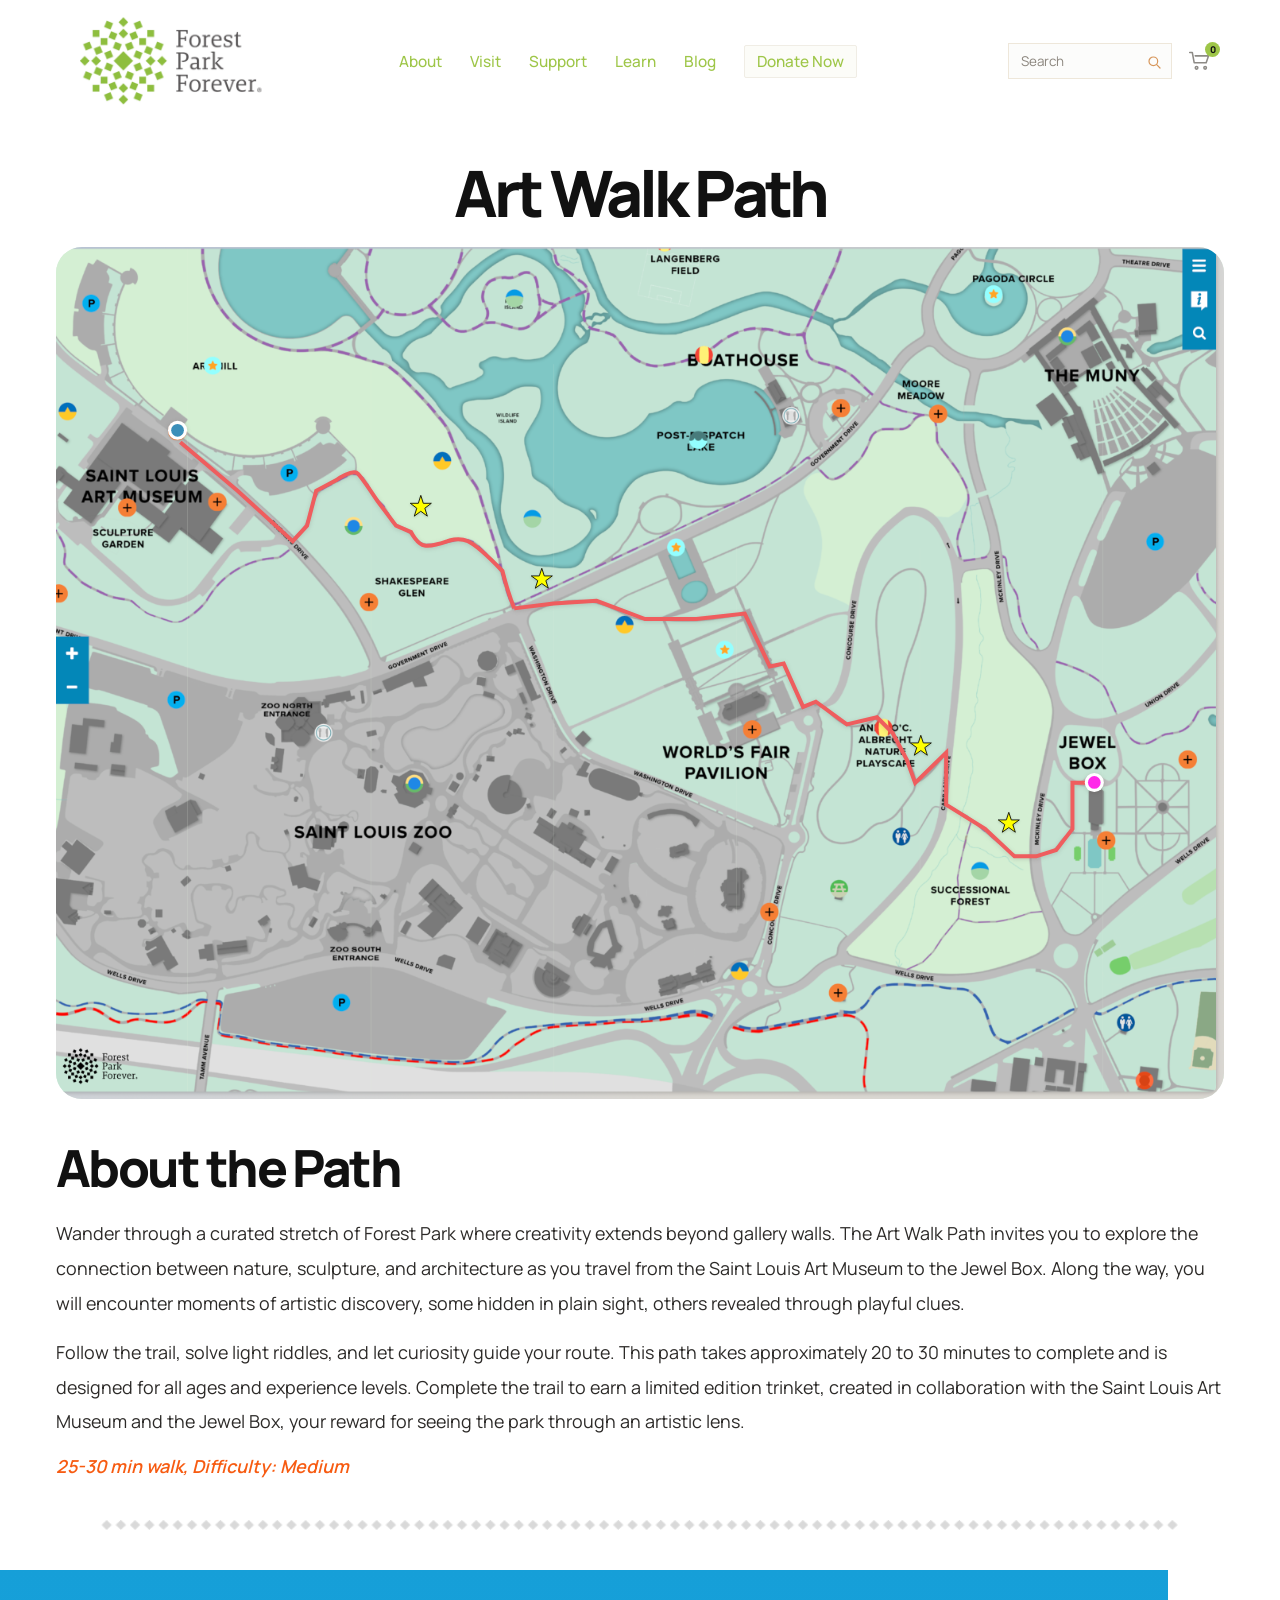
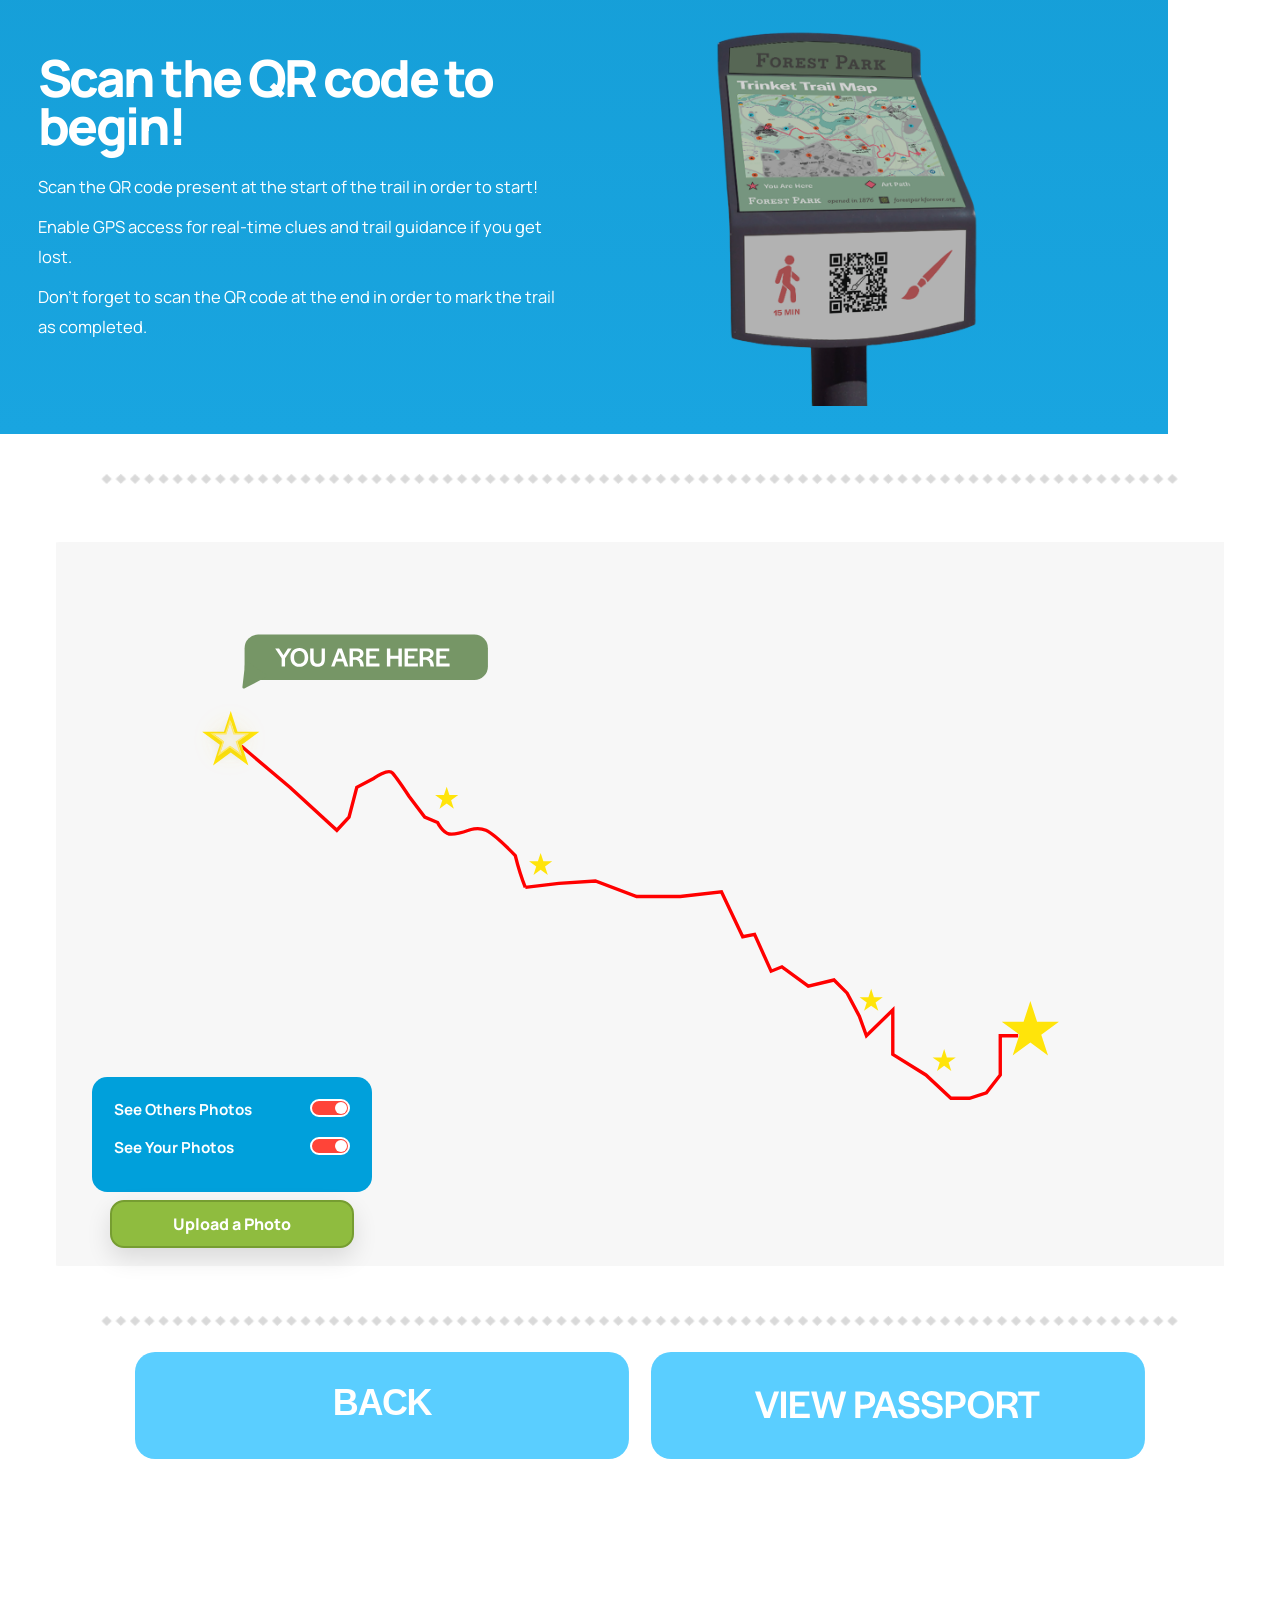
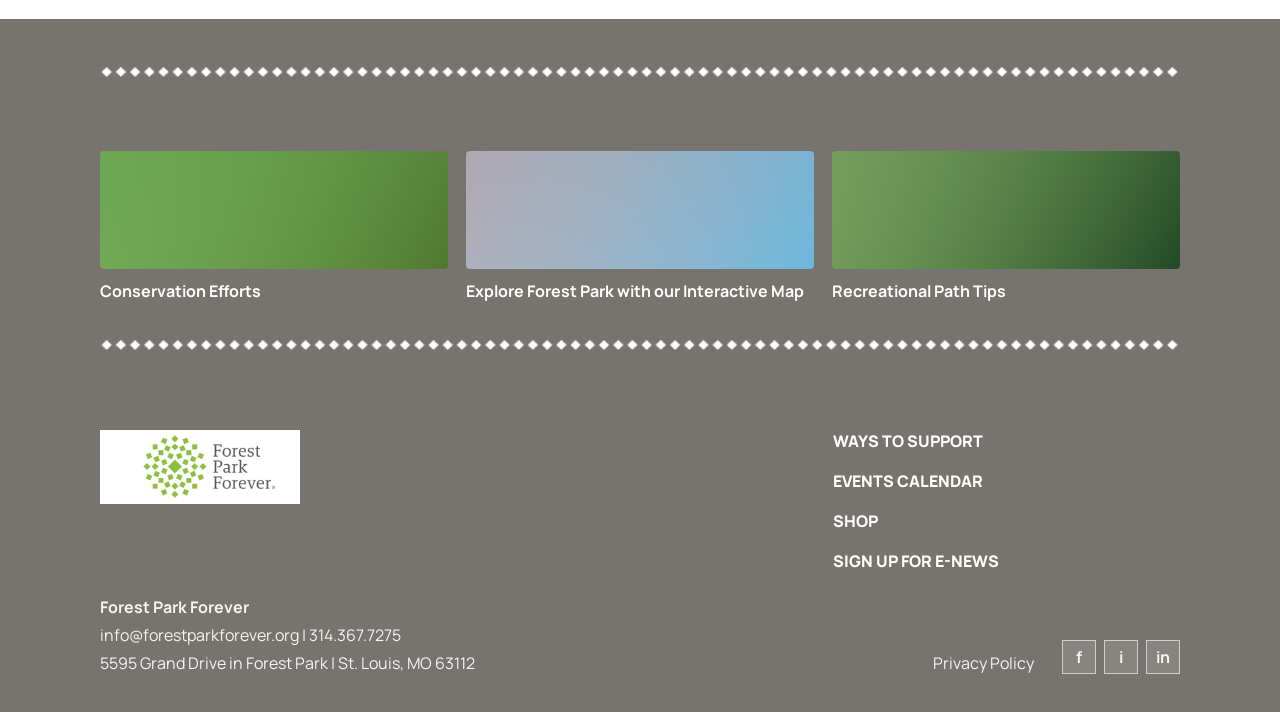
==== commit 00f9082d: "Fixed/added path info" ====
--- a/ArtWalkPath.html
+++ b/ArtWalkPath.html
@@ -99,6 +99,7 @@
             trinket, created in collaboration with the Saint Louis Art Museum and the
             Jewel Box, your reward for seeing the park through an artistic lens.
           </p>
+          <p class="trail-about-meta">25-30 min walk, Difficulty: Medium</p>
         </section>
 
         <div class="mockup-divider trail-divider" aria-hidden="true"></div>
--- a/styles.css
+++ b/styles.css
@@ -586,19 +586,34 @@
 .walk-card-label {
   position: absolute;
   inset: 0;
-  display: grid;
-  place-items: center;
+  display: flex;
+  flex-direction: column;
+  align-items: center;
+  justify-content: center;
+  gap: 6px;
   padding: 18px;
   border-radius: 22px;
   background: rgba(0, 0, 0, 0.18);
   color: #ffffff;
   font-family: "Manrope", sans-serif;
-  font-size: clamp(1.15rem, 1.7vw, 1.4rem);
-  font-weight: 700;
   letter-spacing: -0.03em;
   text-align: center;
   opacity: 0;
   transition: opacity 180ms ease;
+}
+
+.walk-card-title {
+  display: block;
+  font-size: clamp(1.15rem, 1.7vw, 1.4rem);
+  font-weight: 700;
+  line-height: 1.05;
+}
+
+.walk-card-meta {
+  display: block;
+  font-size: clamp(0.82rem, 1.1vw, 0.96rem);
+  font-weight: 500;
+  line-height: 1.2;
 }
 
 .hunt-card-link:hover .walk-card-label,
@@ -1178,6 +1193,14 @@
   color: #2c2a28;
 }
 
+.trail-about p.trail-about-meta {
+  margin-top: 8px;
+  color: #f75b11;
+  font-style: italic;
+  font-weight: 600;
+  line-height: 1.5;
+}
+
 .trail-divider {
   margin: 40px auto;
 }
@@ -1387,6 +1410,7 @@
 }
 
 @keyframes trail-star-pulse {
+
   0%,
   100% {
     transform: translate(-50%, -50%) scale(0.88);
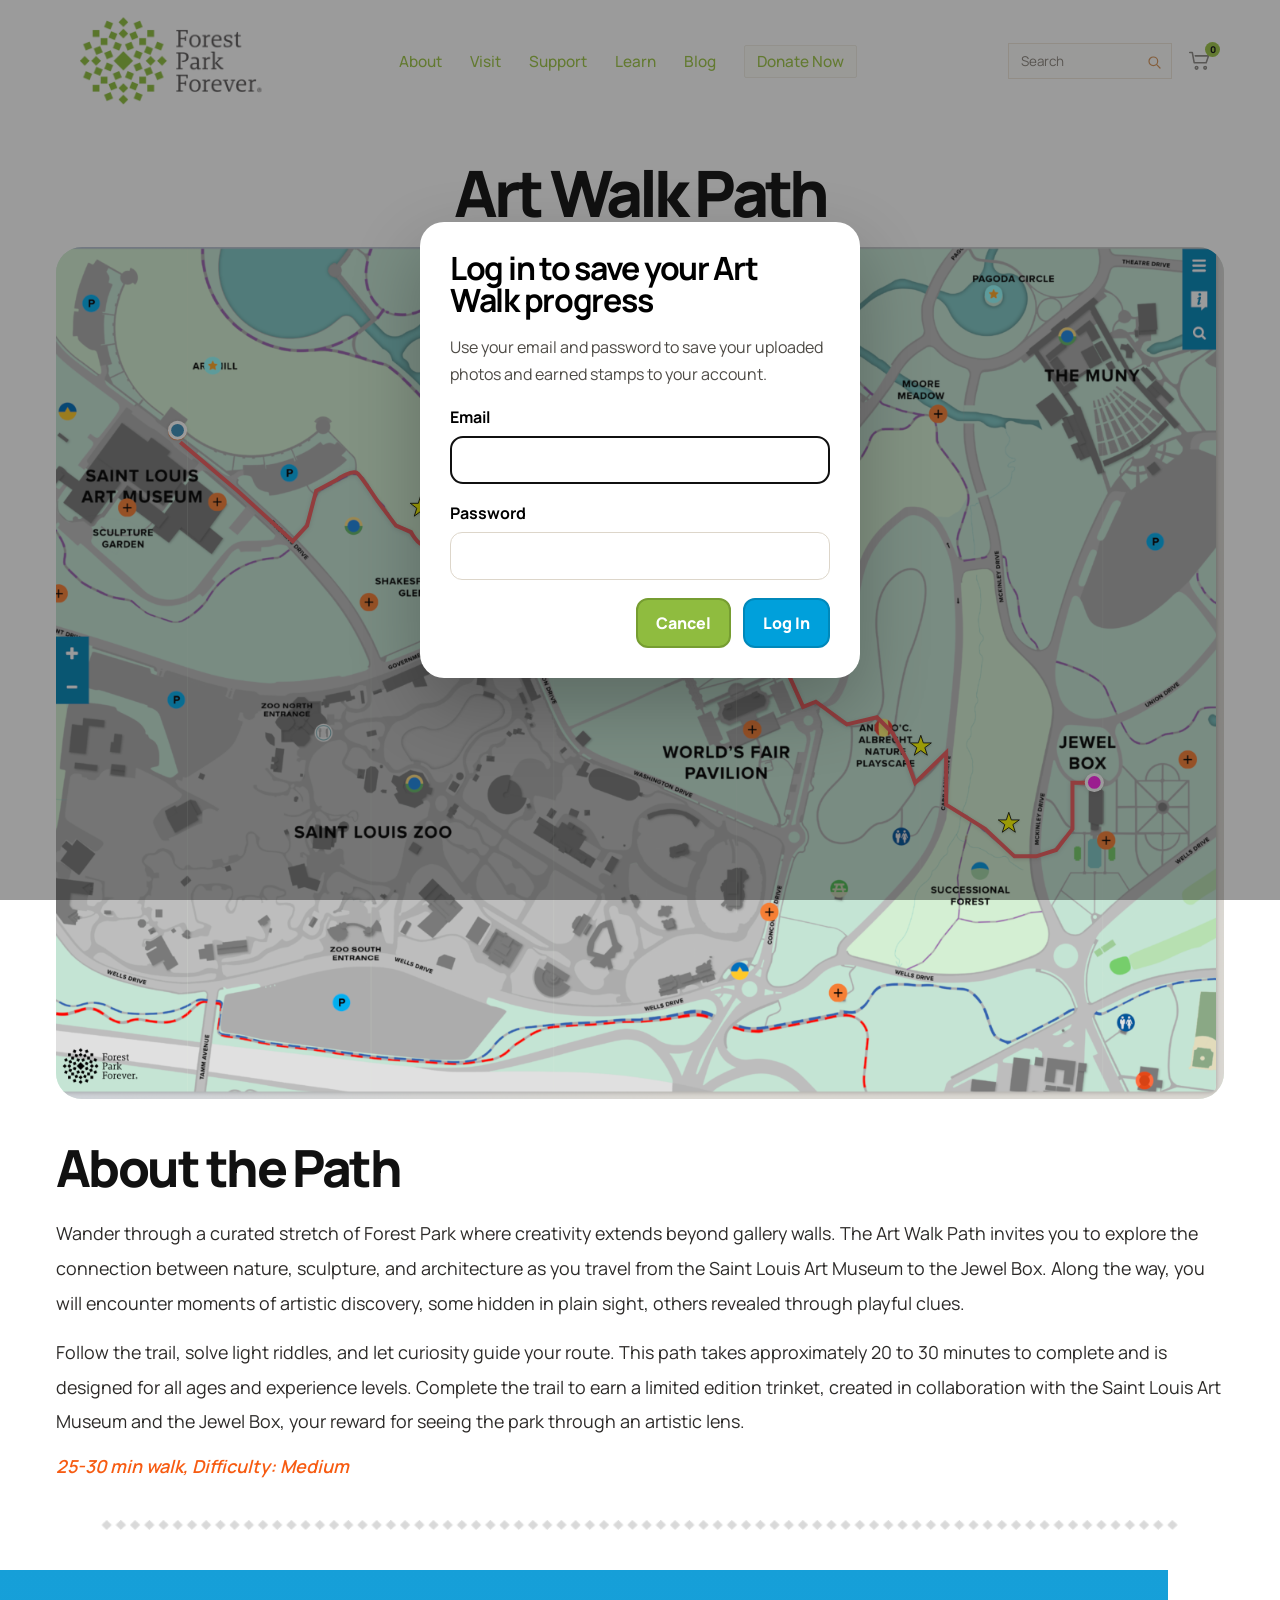
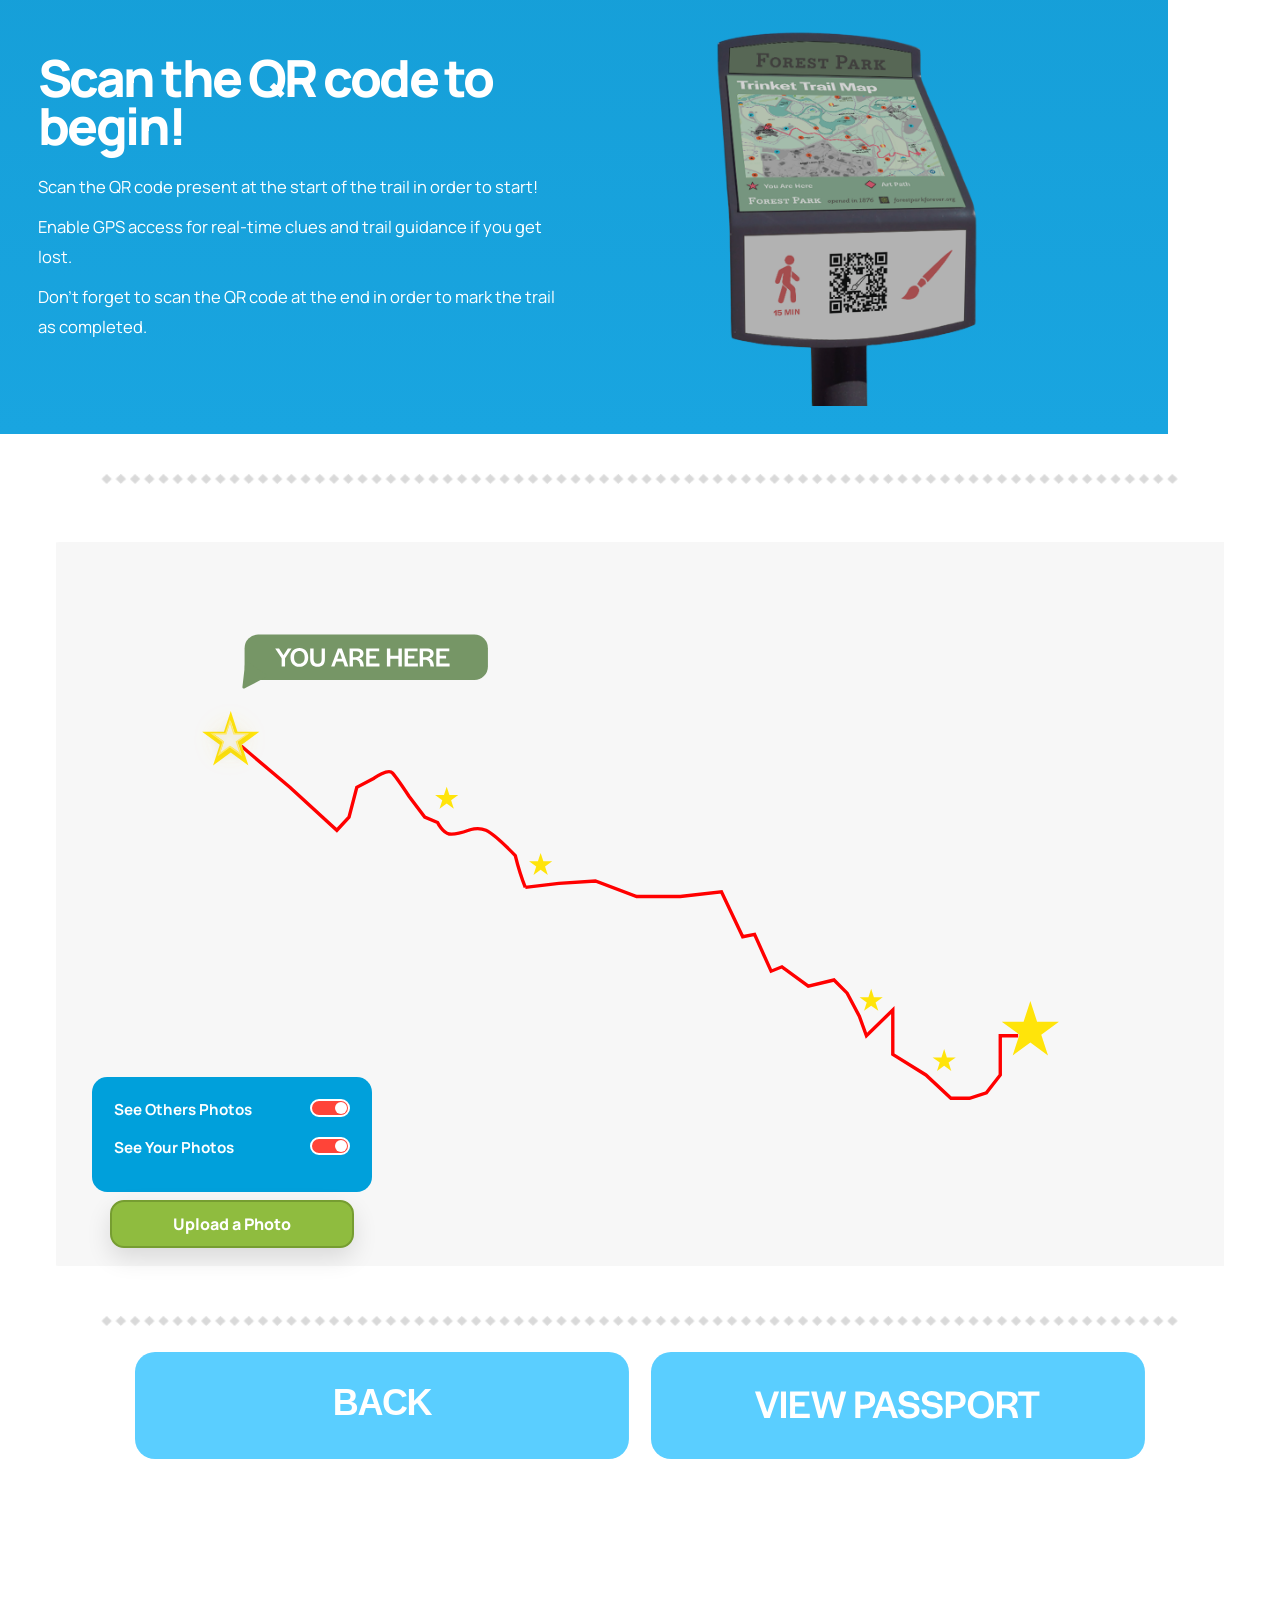
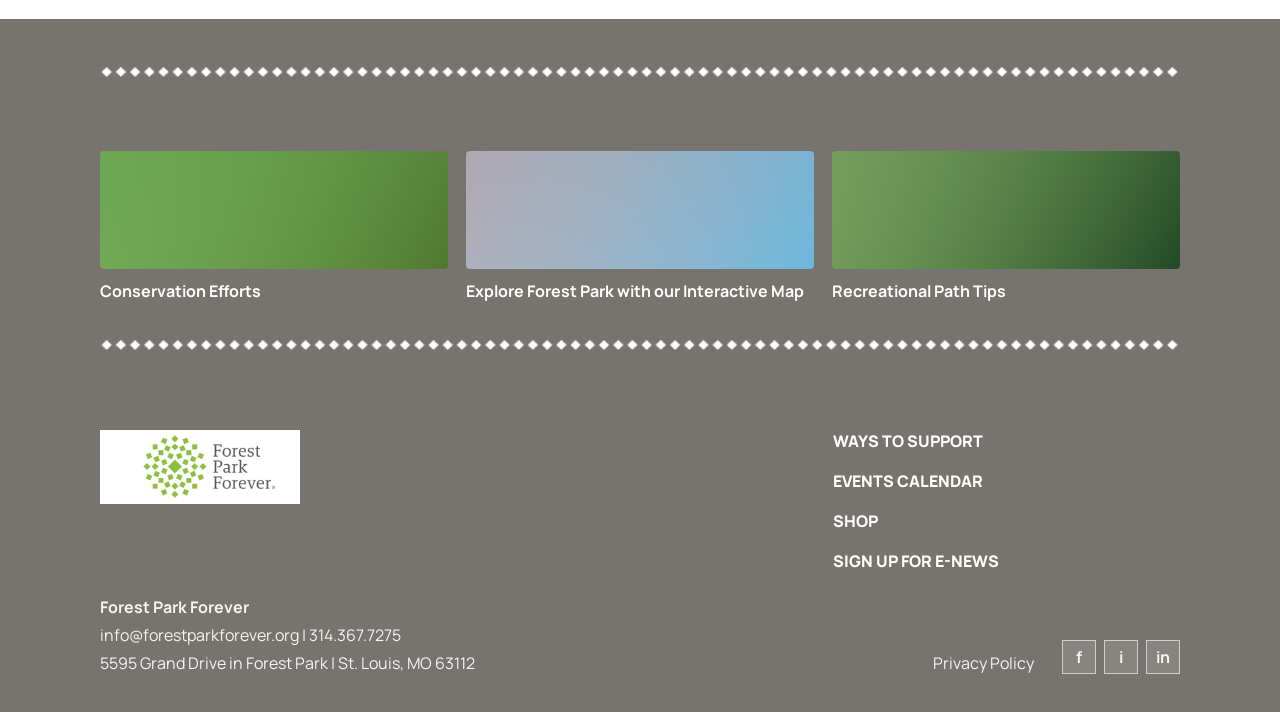
==== commit 999620cf: "Fixed two bugs" ====
--- a/ArtWalkPath.html
+++ b/ArtWalkPath.html
@@ -67,18 +67,22 @@
 
           <button class="trail-map-overlay trail-map-star trail-map-star-one" type="button" aria-label="Art Walk stop one">
             <img src="./assets/art-walk-star-1.svg" alt="" aria-hidden="true" />
+            <span class="trail-map-hint">Keep an eye out for local wildflowers that populate the hills where Shakespeare is revived every summer.</span>
           </button>
 
           <button class="trail-map-overlay trail-map-star trail-map-star-two" type="button" aria-label="Art Walk stop two">
             <img src="./assets/art-walk-star-2.svg" alt="" aria-hidden="true" />
+            <span class="trail-map-hint">Look above, below, and in the lake! The birds that share environment call the island just across, home along with their friendly neighbor turtles.</span>
           </button>
 
           <button class="trail-map-overlay trail-map-star trail-map-star-three" type="button" aria-label="Art Walk stop three">
             <img src="./assets/art-walk-star-3.svg" alt="" aria-hidden="true" />
+            <span class="trail-map-hint">As you’re going downhill, don’t forget to connect with your inner child at the different areas in the nature playscape!</span>
           </button>
 
           <button class="trail-map-overlay trail-map-star trail-map-star-four" type="button" aria-label="Art Walk stop four">
             <img src="./assets/art-walk-star-4.svg" alt="" aria-hidden="true" />
+            <span class="trail-map-hint trail-map-hint-left">Be careful going uphill! The bottomlands and wetlands around you are signs of a baby forest in growth!</span>
           </button>
         </div>
 
@@ -104,7 +108,7 @@
 
         <div class="mockup-divider trail-divider" aria-hidden="true"></div>
 
-        <section class="trail-qr-section trail-breakout">
+        <section class="trail-qr-section trail-breakout" id="trail-checkin">
           <div class="trail-qr-inner">
             <div class="trail-qr-copy">
               <h2>Scan the QR code to begin!</h2>
--- a/styles.css
+++ b/styles.css
@@ -1150,8 +1150,43 @@
 
 .trail-map-star:hover,
 .trail-map-star:focus-visible {
-  transform: scale(1.18);
-  filter: drop-shadow(0 0 10px rgba(255, 239, 90, 0.85)) drop-shadow(0 0 3px rgba(50, 50, 24, 0.38));
+  transform: scale(1.12);
+  filter: drop-shadow(0 5px 9px rgba(29, 38, 34, 0.34));
+}
+
+.trail-map-hint {
+  position: absolute;
+  left: calc(100% + 12px);
+  top: 50%;
+  z-index: 5;
+  width: min(220px, 24vw);
+  padding: 9px 11px;
+  border: 1px solid rgba(0, 160, 219, 0.16);
+  border-radius: 12px;
+  background: rgba(255, 255, 255, 0.82);
+  color: #2c2a28;
+  font-family: "Manrope", sans-serif;
+  font-size: clamp(0.64rem, 0.76vw, 0.74rem);
+  font-weight: 400;
+  line-height: 1.32;
+  text-align: left;
+  box-shadow: 0 9px 20px rgba(21, 31, 31, 0.22);
+  opacity: 0;
+  pointer-events: none;
+  transform: translateY(-50%) translateX(-4px);
+  transition: opacity 160ms ease, transform 160ms ease;
+}
+
+.trail-map-hint-left {
+  right: calc(100% + 12px);
+  left: auto;
+  transform: translateY(-50%) translateX(4px);
+}
+
+.trail-map-star:hover .trail-map-hint,
+.trail-map-star:focus-visible .trail-map-hint {
+  opacity: 1;
+  transform: translateY(-50%) translateX(0);
 }
 
 .trail-map-star-one {
@@ -1216,6 +1251,7 @@
   width: 100%;
   background: linear-gradient(180deg, var(--sky-deep), #19a5e0);
   color: #ffffff;
+  scroll-margin-top: 136px;
 }
 
 .trail-qr-inner {
@@ -2046,4 +2082,4 @@
     height: 18px;
     font-size: 0.55rem;
   }
-}+}
